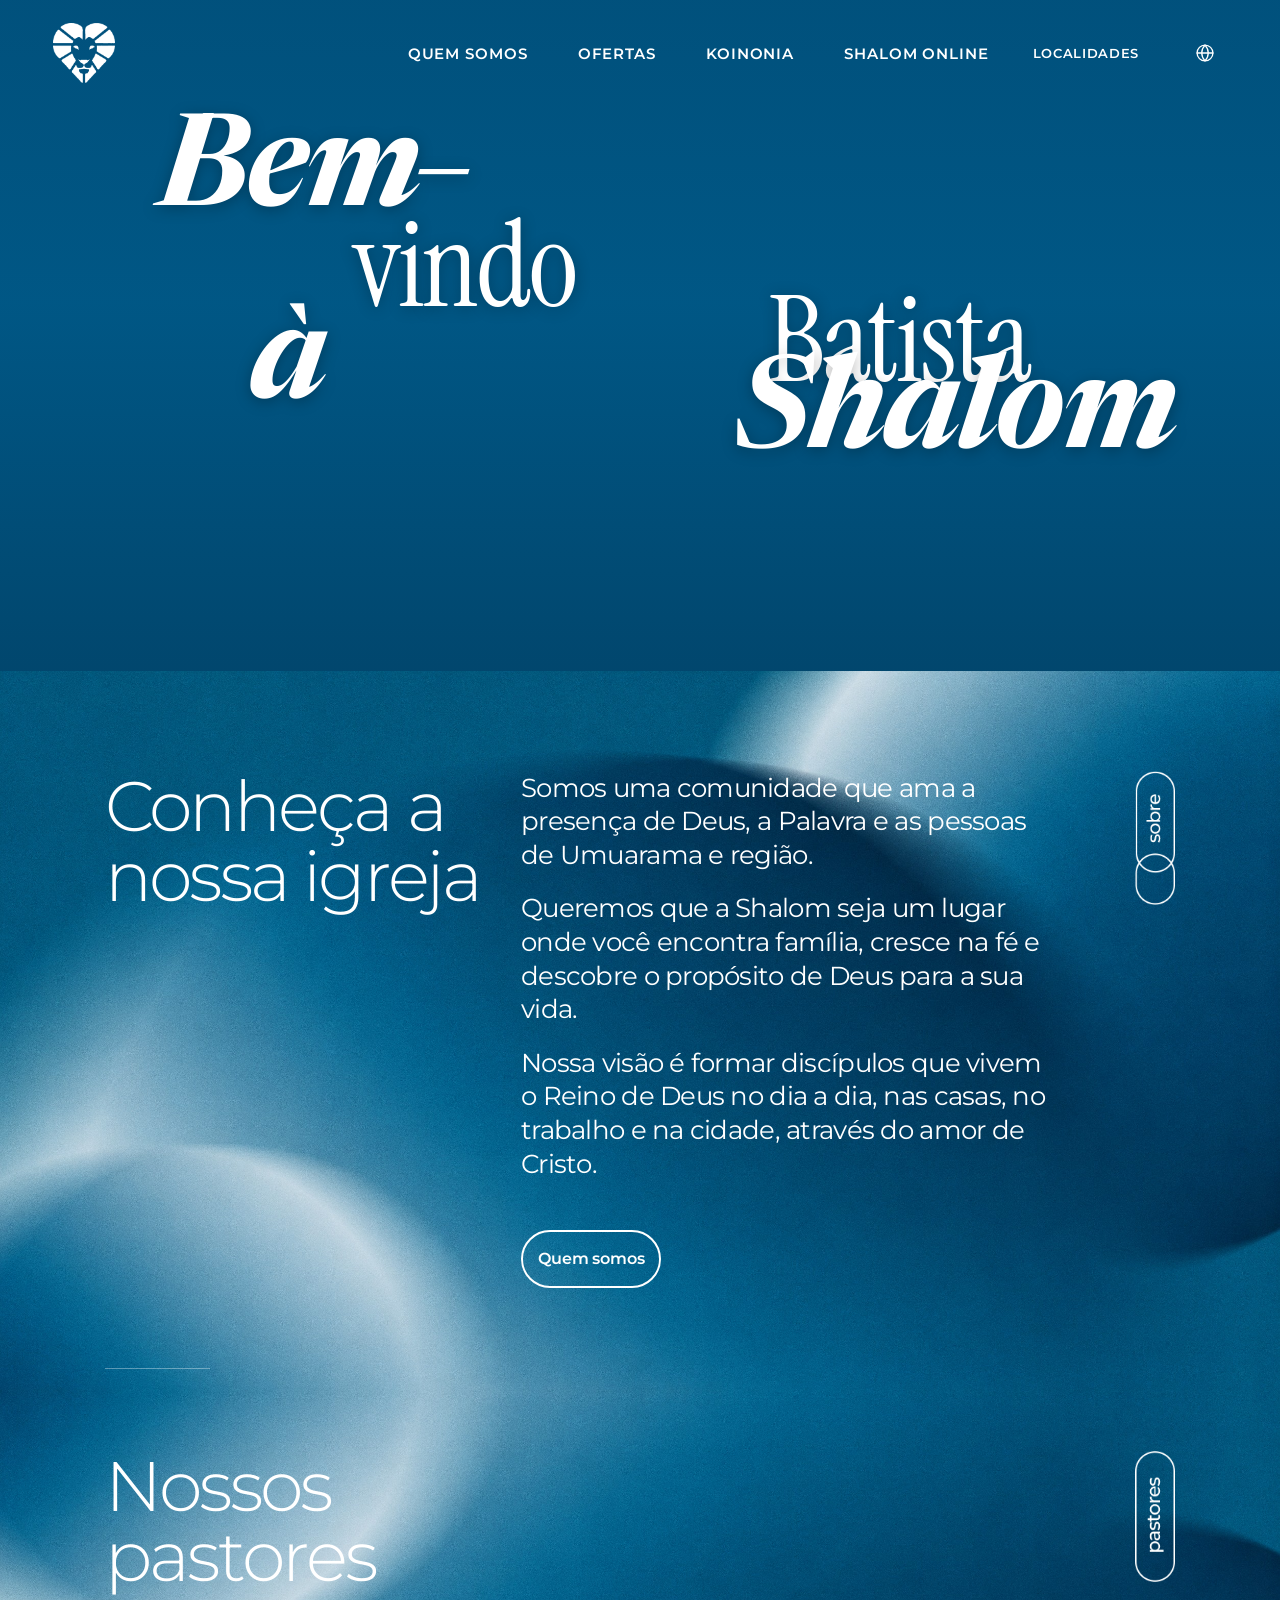
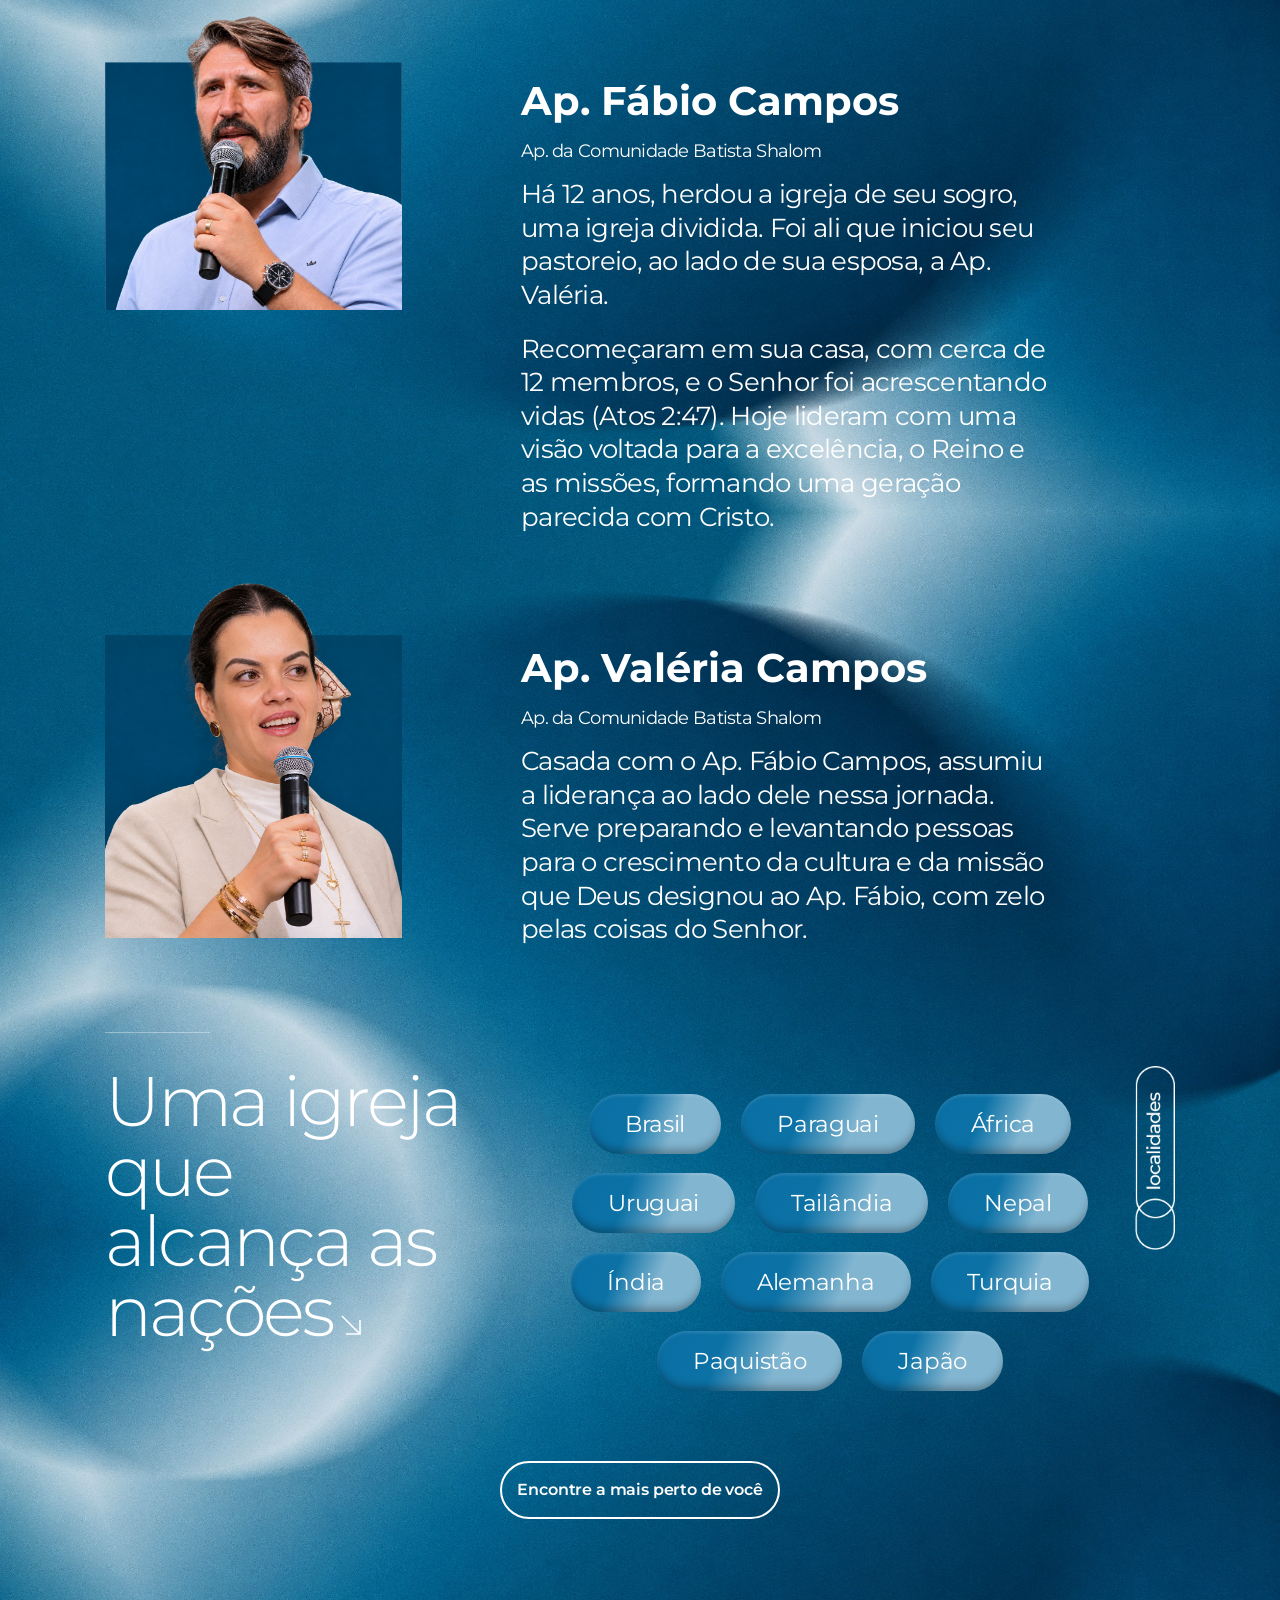
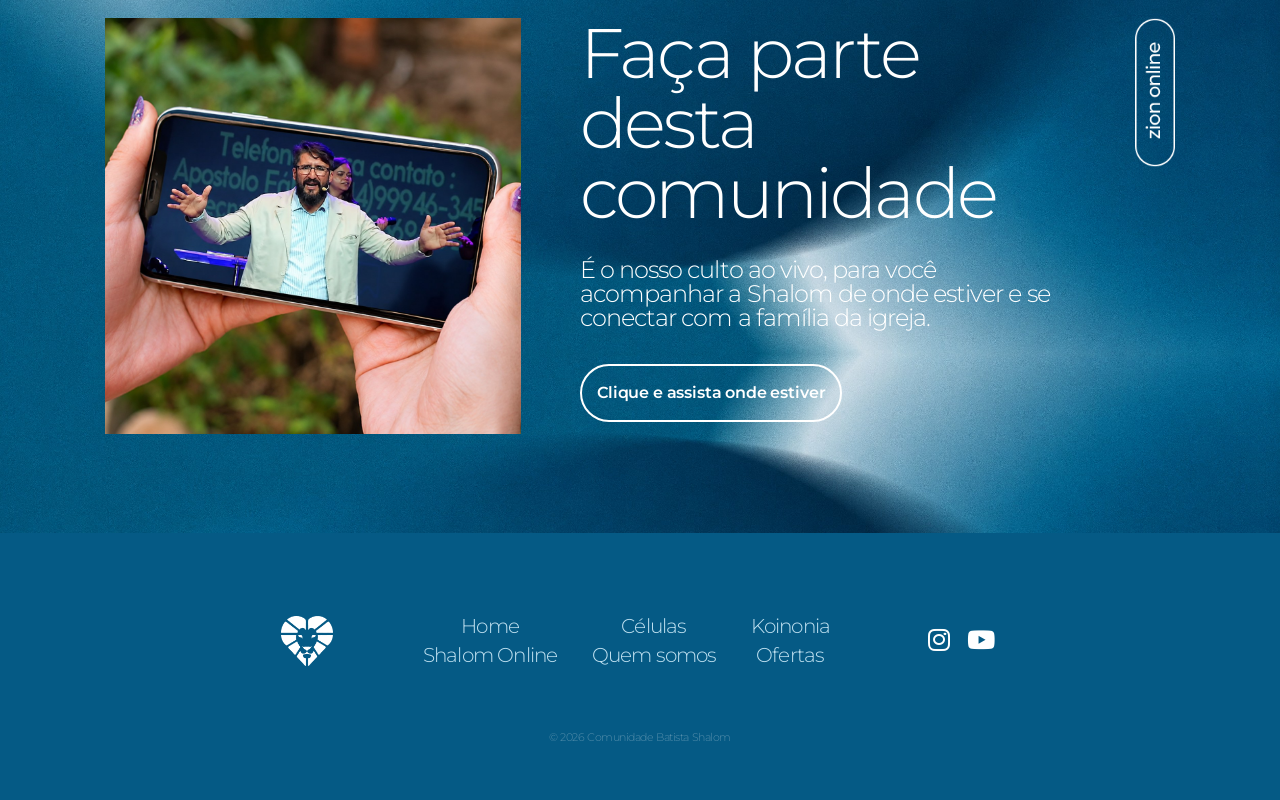
==== index.html @ eb308299 "Home: fontes do título mais próximas da referência (Newsreader/Instrument Serif) e layout mobile Co-" ====
<!DOCTYPE html>
<html lang="pt-BR">
<head>
<meta charset="UTF-8">
<meta name="viewport" content="width=device-width, initial-scale=1">
<meta name="robots" content="noindex, nofollow">
<title>Comunidade Batista Shalom - Home</title>
<link rel="icon" type="image/png" href="assets/favicon-branco.png?v=1">
<link rel="preconnect" href="https://fonts.googleapis.com">
<link rel="preconnect" href="https://fonts.gstatic.com" crossorigin>
<link rel="stylesheet" href="https://cdnjs.cloudflare.com/ajax/libs/font-awesome/6.5.2/css/all.min.css">
<link href="https://fonts.googleapis.com/css2?family=Montserrat:wght@300;400;600;700&family=Instrument+Serif&family=Newsreader:ital,opsz,wght@1,6..72,700&display=swap" rel="stylesheet">
<link rel="stylesheet" href="assets/site.css?v=blue20">
<style>
/* ═════════════ HERO ═════════════ */
.hero{position:relative;overflow:hidden;padding-bottom:50px}
.hero::before{content:'';display:block;aspect-ratio:1920/931}
.hero__media{position:absolute;inset:0;width:100%;height:100%;object-fit:cover;filter:saturate(.55)}
.hero__tint{position:absolute;inset:0;background:#0b72a8;mix-blend-mode:color;opacity:.92;pointer-events:none}
.hero__shade{position:absolute;inset:0;background:linear-gradient(180deg,rgba(3,40,66,.2) 0%,rgba(3,50,79,.1) 45%,rgba(3,40,66,.4) 100%)}
.hero__title{position:absolute;inset:0 0 50px 0;color:#fff;pointer-events:none}
.hero__title span{position:absolute;white-space:nowrap;line-height:.9;text-shadow:0 .02em .12em rgba(0,0,0,.28)}
.ht-serif{font-family:Newsreader,Georgia,serif;font-style:italic;font-weight:700;letter-spacing:-.02em}
.ht-sans{font-family:"Instrument Serif",Georgia,serif;font-weight:400;letter-spacing:-.02em}
/* posições medidas na composição desktop/tablet (% da largura e altura do hero) */
.ht-1{left:12.4%;top:19%;font-size:10vw}
.ht-2{left:27.6%;top:34%;font-size:9.4vw}
.ht-3{left:19.6%;top:50%;font-size:10vw}
.ht-4{left:60%;top:46%;font-size:9.4vw}
.ht-5{left:57.4%;top:58%;font-size:10vw}
.ht-4 img{display:none}

/* ═════════════ SEÇÃO PRINCIPAL ═════════════ */
.main{position:relative;overflow:hidden;background:var(--bg)}
.main__glow{position:absolute;inset:0;pointer-events:none;background:url(assets/bg-shalom-tile.jpg) center top/var(--bgsize) repeat-y}
.block{position:relative;display:flex;align-items:flex-start}

/* A — Conheça */
.sec-a{padding-top:100px}
.sec-a .h2{width:416px;flex-shrink:0}
.sec-a .col{width:534px}
.sec-a .btn{margin-top:50px}
.sec-a .tag{height:134px;top:100px}
.divider--a{margin:80px 0 82px}

/* B — Pastores */
.sec-b .head{position:relative}
.sec-b .head .h2{width:356px}
.sec-b .tag{height:131px}
.pastor{display:flex;align-items:flex-start}
.pastor__img{width:297px;height:358px;flex-shrink:0;margin-right:119px;background:center/cover no-repeat}
.pastor__img--1{background-image:url(assets/pastor-ap.png?v=2);background-size:100% 100%;height:auto!important;aspect-ratio:1000/990!important}
.pastor__img--2{background-image:url(assets/pastora-apv.png);background-size:100% 100%;height:auto!important;aspect-ratio:1000/1196!important}
.pastor__body{width:534px;padding-top:65px}
.pastor__name{display:block;font-size:40px;font-weight:700;line-height:40px;margin-bottom:21px}
.pastor__role{display:block;font-size:18px;font-weight:400;line-height:18px;letter-spacing:-.72px;margin-bottom:17px}
.pastor--1{margin-top:25px}
.pastor--2{margin-top:50px}
.divider--b{margin:86px 0 33px}

/* C — Células */
.sec-c .h2{width:356px;flex-shrink:0;position:relative}
.sec-c .arrow{display:inline-block;width:30px;height:30px;margin-left:4px;vertical-align:-4px}
.pills{position:relative;margin:28px 0 0 110px;width:518px;display:flex;flex-wrap:wrap;justify-content:center;gap:19px 20px}
.pill{position:relative;height:60px;padding:0 36px;display:flex;align-items:center;justify-content:center;border-radius:40px;background:linear-gradient(112deg,#0a6ea3 0%,#0c72a6 34%,#82b5d0 64%,#82b5d0 100%);box-shadow:inset 0 -7px 9px -3px rgba(0,0,0,.32),inset 0 2px 3px rgba(255,255,255,.12);font-size:23px;font-weight:400;letter-spacing:-.3px;color:#fff;white-space:nowrap}
.sec-c .tag{height:184px}
.cta-c{text-align:center;margin-top:70px}
.cta-c .btn{width:280px}
.marquee{display:none}

/* D — Online */
.sec-d{margin-top:99px;padding-bottom:99px}
.sec-d__img{width:416px;height:416px;object-fit:cover;flex-shrink:0;margin-right:59px}
.sec-d .col{width:475px}
.sec-d .h2{margin-bottom:30px}
.sec-d .sub{font-size:24px;font-weight:300;line-height:24px;letter-spacing:-.96px}
.sec-d .btn{margin-top:34px}
.sec-d .tag{height:149px}

/* ═════════════ TABLET (601–1024) ═════════════ */
@media(max-width:1024px){
  .hero{padding-bottom:0}
  .hero__title{inset:0}
  .sec-a{padding-top:50px}
  .sec-a .h2{width:294px}
  .sec-a .col{width:382px}
  .sec-a .tag{height:67px;top:50px}
  .sec-a .btn{margin-left:50px}
  .sec-b{margin-top:0}
  .sec-b .head .h2{width:294px}
  .sec-b .tag{height:65px}
  .pastor__img{width:353px;height:270px;margin:0 29px 0 29px}
  .pastor__body{width:294px;padding-top:47px}
    .pastor--1{margin-top:0}
  .sec-c{margin-top:64px}
  .sec-c .h2{width:382px;font-size:70px}
  .sec-c .arrow{display:block;margin:0;width:40px;height:40px}
  .pills{margin:70px 0 0 -39px;width:353px}
  .pills .pill{padding:0 28px;font-size:21px}
  .sec-c .tag{height:92px}
  .cta-c{margin-top:62px}
  .sec-d{flex-direction:column;align-items:center;margin-top:50px;padding-bottom:50px}
  .sec-d__img{width:500px;height:598px;margin:0}
  .sec-d .col{width:auto;text-align:center}
  .sec-d .col .h2,.sec-d .col .sub{display:none}
  .sec-d .tag{height:74px}
}

/* ═════════════ MOBILE (≤600) ═════════════ */
@media(max-width:600px){
  .hero{padding:50px 0 0}
  .hero::before{aspect-ratio:auto;height:calc(100svh - 50px);min-height:560px;max-height:820px}
  .hero__media{object-position:46% 50%}
  .hero__title{inset:50px 0 0 0}
  .ht-1{left:10%;top:11%;font-size:29vw;line-height:.85}
  .ht-2{left:44%;top:24%;font-size:25vw;line-height:.85}
  .ht-3{left:10%;top:42%;font-size:29vw;line-height:.85}
  .ht-4{left:11%;top:62%;font-size:23vw;line-height:.85}
  .ht-4 img{display:none}
  .ht-5{left:24%;top:76%;font-size:17.5vw;line-height:.85}
  .block{flex-direction:column}
  .sec-a{padding-top:0}
  .sec-a .h2,.sec-a .col,.sec-b .head .h2{width:100%}
  .sec-a .col{margin-top:42px}
  .sec-a .btn{margin:49px auto 0;display:flex;width:190px}
  .sec-a .tag{order:-1}
  .sec-b{margin-top:0}
  .sec-b .head{display:flex;flex-direction:column}
  .sec-b .head .tag{order:-1}
  .pastor{flex-direction:column}
  .pastor__img{width:100%;height:auto;aspect-ratio:290/222;margin:62px 0 0}
  .pastor--2 .pastor__img{margin-top:50px}
  .pastor__body{width:100%;padding-top:47px}
    .pastor__name{font-size:32px;line-height:34px;margin-bottom:14px}
  .sec-c{margin-top:120px}
  .sec-c .tag{order:-1;height:92px!important}
  .sec-c .h2{width:100%;font-size:56px;letter-spacing:-2.24px}
  .sec-c .arrow{display:block;margin:0;width:40px;height:40px}
  .pills{display:none}
  .marquee{display:flex;flex-direction:column;gap:10px;margin:59px -50px 0;width:100vw;overflow:hidden}
  .marquee__row{display:flex;gap:14px;width:max-content;animation:marquee 26s linear infinite}
  .marquee__row:nth-child(2){animation-direction:reverse;animation-duration:30s}
  .marquee__row:nth-child(3){animation-duration:22s}
  .marquee .pill{position:static;height:54px;font-size:21px;padding:0 30px;width:auto!important}
  .cta-c{margin-top:46px}
  .cta-c .btn{width:100%}
  .sec-d{margin-top:50px;align-items:stretch}
  .sec-d .tag{order:-1;height:74px!important}
  .sec-d__img{width:100%;height:auto;aspect-ratio:290/347;margin-top:30px}
  .sec-d .btn{width:100%;margin-top:30px}
}
@keyframes marquee{from{transform:translateX(0)}to{transform:translateX(-50%)}}
@media(prefers-reduced-motion:reduce){.marquee__row{animation:none}}
</style>
</head>
<body>

<div id="site-nav"></div>

<!-- ═════════════ HERO ═════════════ -->
<section class="hero">
  <!-- espaço do vídeo: troque o src quando tiver o vídeo da Shalom -->
  <video class="hero__media" autoplay muted loop playsinline src="assets/VideoHomeShalom.mp4"></video>
  <div class="hero__tint"></div>
  <div class="hero__shade"></div>
  <h1 class="hero__title" aria-label="Bem-vindo à Batista Shalom">
    <span class="ht-1 ht-serif">Bem&ndash;</span>
    <span class="ht-2 ht-sans">vindo</span>
    <span class="ht-3 ht-serif">à</span>
    <span class="ht-4 ht-sans">Batista</span>
    <span class="ht-5 ht-serif">Shalom</span>
  </h1>
</section>

<!-- ═════════════ CONTEÚDO ═════════════ -->
<section class="main">
  <div class="main__glow"></div>
  <div class="wrap">

    <!-- A · Conheça -->
    <div class="block sec-a">
      <img class="tag" src="assets/zion/tag-sobre.png" alt="sobre">
      <h2 class="h2">Conheça a nossa igreja</h2>
      <div class="col">
        <div class="txt">
          <p>Somos uma comunidade que ama a presença de Deus, a Palavra e as pessoas de Umuarama e região.</p>
          <p>Queremos que a Shalom seja um lugar onde você encontra família, cresce na fé e descobre o propósito de Deus para a sua vida.</p>
          <p>Nossa visão é formar discípulos que vivem o Reino de Deus no dia a dia, nas casas, no trabalho e na cidade, através do amor de Cristo.</p>
        </div>
        <a class="btn" href="quem-somos.html">Quem somos</a>
      </div>
    </div>

    <div class="divider divider--a"></div>

    <!-- B · Pastores -->
    <div class="sec-b">
      <div class="head">
        <img class="tag" src="assets/zion/tag-pastores.png" alt="pastores">
        <h2 class="h2">Nossos pastores</h2>
      </div>
      <div class="pastor pastor--1">
        <div class="pastor__img pastor__img--1" role="img" aria-label="Ap. Fábio Campos"></div>
        <div class="pastor__body">
          <b class="pastor__name">Ap. Fábio Campos</b>
          <b class="pastor__role">Ap. da Comunidade Batista Shalom</b>
          <div class="txt">
            <p>Há 12 anos, herdou a igreja de seu sogro, uma igreja dividida. Foi ali que iniciou seu pastoreio, ao lado de sua esposa, a Ap. Valéria.</p>
            <p>Recomeçaram em sua casa, com cerca de 12 membros, e o Senhor foi acrescentando vidas (Atos 2:47). Hoje lideram com uma visão voltada para a excelência, o Reino e as missões, formando uma geração parecida com Cristo.</p>
          </div>
        </div>
      </div>
      <div class="pastor pastor--2">
        <div class="pastor__img pastor__img--2" role="img" aria-label="Ap. Valéria Campos"></div>
        <div class="pastor__body">
          <b class="pastor__name">Ap. Valéria Campos</b>
          <b class="pastor__role">Ap. da Comunidade Batista Shalom</b>
          <div class="txt">
            <p>Casada com o Ap. Fábio Campos, assumiu a liderança ao lado dele nessa jornada. Serve preparando e levantando pessoas para o crescimento da cultura e da missão que Deus designou ao Ap. Fábio, com zelo pelas coisas do Senhor.</p>
          </div>
        </div>
      </div>
    </div>

    <div class="divider divider--b"></div>

    <!-- C · Células -->
    <div class="block sec-c">
      <img class="tag" src="assets/zion/tag-localidades.png" alt="localidades">
      <h2 class="h2">Uma igreja que alcança as nações<svg class="arrow" viewBox="0 0 30 30" fill="none" stroke="#fff" stroke-width="1.6"><path d="M6 6l18 18M24 10v14H10"/></svg></h2>
      <div class="pills">
        <span class="pill">Brasil</span>
        <span class="pill">Paraguai</span>
        <span class="pill">África</span>
        <span class="pill">Uruguai</span>
        <span class="pill">Tailândia</span>
        <span class="pill">Nepal</span>
        <span class="pill">Índia</span>
        <span class="pill">Alemanha</span>
        <span class="pill">Turquia</span>
        <span class="pill">Paquistão</span>
        <span class="pill">Japão</span>
      </div>
      <div class="marquee" aria-hidden="true">
        <div class="marquee__row"><span class="pill">Brasil</span><span class="pill">Uruguai</span><span class="pill">Índia</span><span class="pill">Paquistão</span><span class="pill">Brasil</span><span class="pill">Uruguai</span><span class="pill">Índia</span><span class="pill">Paquistão</span><span class="pill">Brasil</span><span class="pill">Uruguai</span><span class="pill">Índia</span><span class="pill">Paquistão</span><span class="pill">Brasil</span><span class="pill">Uruguai</span><span class="pill">Índia</span><span class="pill">Paquistão</span></div>
        <div class="marquee__row"><span class="pill">Paraguai</span><span class="pill">Tailândia</span><span class="pill">Alemanha</span><span class="pill">Japão</span><span class="pill">Paraguai</span><span class="pill">Tailândia</span><span class="pill">Alemanha</span><span class="pill">Japão</span><span class="pill">Paraguai</span><span class="pill">Tailândia</span><span class="pill">Alemanha</span><span class="pill">Japão</span><span class="pill">Paraguai</span><span class="pill">Tailândia</span><span class="pill">Alemanha</span><span class="pill">Japão</span></div>
        <div class="marquee__row"><span class="pill">África</span><span class="pill">Nepal</span><span class="pill">Turquia</span><span class="pill">África</span><span class="pill">Nepal</span><span class="pill">Turquia</span><span class="pill">África</span><span class="pill">Nepal</span><span class="pill">Turquia</span><span class="pill">África</span><span class="pill">Nepal</span><span class="pill">Turquia</span></div>
      </div>
    </div>
    <div class="cta-c"><a class="btn" href="todas-as-localidades.html">Encontre a mais perto de você</a></div>

    <!-- D · Online -->
    <div class="block sec-d">
      <img class="tag" src="assets/zion/tag-online.png" alt="online">
      <img class="sec-d__img" src="assets/celular-shalom.jpg" alt="Culto ao vivo no celular">
      <div class="col">
        <h2 class="h2">Faça parte desta comunidade</h2>
        <p class="sub">É o nosso culto ao vivo, para você acompanhar a Shalom de onde estiver e se conectar com a família da igreja.</p>
        <a class="btn" href="https://www.youtube.com/@ComunidadeBatistaShalom" target="_blank" rel="noopener">Clique e assista onde estiver</a>
      </div>
    </div>

  </div>
</section>

<div id="site-footer"></div>

<script src="assets/site.js?v=9"></script>
</body>
</html>
---- assets/site.css ----
/* Estilos compartilhados por todas as páginas: base, menu, rodapé e componentes */
:root{
  --bg:#055a85;          /* fundo das seções */
  --nav-bg:4,58,92;      /* fundo do menu (rgb) */
  --nav-bg-mobile:#032f4d;
  --accent:#bfe0f0;      /* links do rodapé */
  --link-active:#9fd0e8; /* hover do menu */
  --nav-h:76px;
  --bgsize:100% auto;   /* fundo azul Shalom: nunca ampliar além do tamanho original */
}
@media(max-width:900px){:root{--bgsize:max(100%,1200px) auto}}
*,*::before,*::after{box-sizing:border-box;margin:0;padding:0}
html{-webkit-text-size-adjust:100%}
body{font-family:Montserrat,-apple-system,"Segoe UI",Helvetica,Arial,sans-serif;background:var(--bg);color:#fff;-webkit-font-smoothing:antialiased;overflow-x:hidden}
img,video{display:block;max-width:100%}
a{color:inherit;text-decoration:none}
ul{list-style:none}

/* ═════════════ MENU ═════════════ */
.nav{position:absolute;top:0;left:0;right:0;z-index:100;pointer-events:none}  /* não acompanha a rolagem: fica só no topo, transparente sobre o vídeo */
.nav__bg{position:absolute;inset:0;background:rgb(var(--nav-bg));opacity:0;transition:opacity .3s,box-shadow .3s;pointer-events:none}
.nav.is-open .nav__bg{opacity:1;box-shadow:0 6px 24px rgba(0,0,0,.18)}
.nav__inner{position:relative;z-index:2;display:flex;align-items:center;justify-content:space-between;gap:19px;max-width:1440px;margin:0 auto;padding:14px 19px}
.nav__logo,.nav__link,.nav__icon-btn,.nav__loc-btn{pointer-events:auto}
.nav__logo{display:block;flex-shrink:0;line-height:0}
.nav__logo img{width:35px;height:35px;object-fit:contain;filter:brightness(0) invert(1)}
.nav__right{display:flex;align-items:center;gap:19px}
.nav__menu{display:none;align-items:center;gap:34px}
.nav__link{display:block;font-size:13px;font-weight:600;letter-spacing:.05em;text-transform:uppercase;white-space:nowrap;color:#fff;transition:color .25s}
.nav__link:hover,.nav__link.is-active{color:var(--link-active)}
.nav__drop{position:relative}
.nav__loc-btn{display:flex;align-items:center;height:44px;padding:0 10px;background:none;border:0;color:#fff;font:600 13px/1 Montserrat,sans-serif;letter-spacing:.05em;text-transform:uppercase;white-space:nowrap;cursor:pointer;transition:color .25s}
.nav__loc-btn:hover{color:var(--link-active)}
.nav__icon-btn{display:flex;align-items:center;justify-content:center;height:44px;min-width:44px;padding:0 8px;background:none;border:0;color:#fff;cursor:pointer}
.nav__icon-btn svg{width:20px;height:20px}
.nav__burger svg{width:28px;height:28px}
.nav__burger .ic-close{display:none}
.nav.is-open .nav__burger .ic-open{display:none}
.nav.is-open .nav__burger .ic-close{display:block}
.nav__dropmenu{position:absolute;top:100%;right:0;min-width:200px;display:none;flex-direction:column;padding:6px 0;background:var(--nav-bg-mobile);border-top:1px solid rgba(255,255,255,.08);box-shadow:0 12px 28px rgba(0,0,0,.28);pointer-events:auto;animation:dropIn .22s cubic-bezier(.4,0,.2,1) both}
.nav__drop--lang .nav__dropmenu{min-width:160px}
.nav__drop.is-open .nav__dropmenu{display:flex}
@media(hover:hover) and (pointer:fine){.nav__drop:hover .nav__dropmenu,.nav__drop:focus-within .nav__dropmenu{display:flex}}
.nav__dropmenu a{display:block;padding:12px 18px;font-size:13px;font-weight:600;letter-spacing:.03em;white-space:nowrap;transition:color .25s}
.nav__dropmenu a:hover,.nav__dropmenu a.is-active{color:var(--link-active)}
.nav__drawer{position:absolute;top:100%;left:0;right:0;z-index:1;display:none;flex-direction:column;padding:10px 0;background:var(--nav-bg-mobile);border-top:1px solid rgba(255,255,255,.08);box-shadow:0 12px 28px rgba(0,0,0,.28);pointer-events:auto;animation:dropIn .28s cubic-bezier(.4,0,.2,1) both}
.nav.is-open .nav__drawer{display:flex}
.nav__drawer li{animation:itemIn .3s ease both}
.nav__drawer li:nth-child(1){animation-delay:.06s}.nav__drawer li:nth-child(2){animation-delay:.11s}
.nav__drawer li:nth-child(3){animation-delay:.16s}.nav__drawer li:nth-child(4){animation-delay:.21s}
.nav__drawer .nav__link{padding:17px 19px;border-bottom:1px solid rgba(255,255,255,.08)}
.nav__drawer li:last-child .nav__link{border-bottom:0}
@keyframes dropIn{from{opacity:0;transform:translateY(-10px)}to{opacity:1;transform:none}}
@keyframes itemIn{from{opacity:0;transform:translateY(-8px)}to{opacity:1;transform:none}}
@media(min-width:601px){
  :root{--nav-h:94px}
  .nav__inner{padding:19px 29px;gap:29px}
  .nav__right{gap:24px}
  .nav__logo img{width:56px;height:56px}
  .nav__burger{width:48px;height:48px}
  .nav__burger svg{width:30px;height:30px}
  .nav__drawer .nav__link{font-size:14px;padding:19px 29px}
}
@media(min-width:901px){
  :root{--nav-h:100px}
  .nav__burger,.nav__drawer{display:none!important}
  .nav__menu{display:flex}
  .nav__inner{padding:19px 34px}
  .nav__logo img{width:62px;height:62px}
  .nav__menu .nav__link{font-size:14px;letter-spacing:.06em}
}
@media(min-width:1101px){
  :root{--nav-h:106px}
  .nav__inner{padding:22px 53px;gap:29px}
  .nav__right{gap:34px}
  .nav__menu{gap:50px}
  .nav__menu .nav__link{font-size:15px}
}

/* ═════════════ COMPONENTES ═════════════ */
.wrap{position:relative;z-index:1;width:min(1070px, calc(100% - 100px));margin:0 auto}
.h2{font-weight:300;font-size:70px;line-height:1;letter-spacing:-.04em}
.txt{font-size:26.4px;font-weight:400;line-height:33.6px;letter-spacing:-.72px}
.txt p+p{margin-top:20px}
.btn{display:inline-flex;align-items:center;justify-content:center;height:58px;padding:10px 15px;border:2px solid #fff;border-radius:50px;font-size:16px;font-weight:600;letter-spacing:-.16px;line-height:33.6px;white-space:nowrap;transition:background .25s,color .25s}
.btn:hover{background:#fff;color:var(--bg)}
.tag{position:absolute;right:0;top:0;width:40px;padding:14px 0 10px;border:2px solid #fff;border-radius:40px;display:flex;flex-direction:column;align-items:center;gap:10px}
.tag span{writing-mode:vertical-rl;transform:rotate(180deg);font-size:13px;font-weight:600;letter-spacing:-.02em;line-height:1}
.tag i{width:24px;height:24px;border:2px solid #fff;border-radius:50%;flex-shrink:0}
img.tag{filter:hue-rotate(30deg) saturate(1.1);display:block;padding:0;border:0;border-radius:0;gap:0;background:none;object-fit:fill}
.divider{width:105px;height:1px;background:rgba(255,255,255,.35)}

/* ═════════════ RODAPÉ ═════════════ */
.footer{background:var(--bg);padding:71px 30px 56px;text-align:center}
.footer__top{font-size:12px;font-weight:300;letter-spacing:-.48px;color:rgba(255,255,255,.12)}
.footer__row{display:flex;align-items:center;justify-content:center;gap:90px;margin:12px 0 64px}
.footer__brand img{height:50px;width:auto;filter:brightness(0) invert(1)}
.footer__links{display:grid;grid-template-columns:repeat(3,auto);gap:9px 34px}
.footer__links a{font-size:20px;font-weight:300;line-height:20px;letter-spacing:-.8px;color:var(--accent);transition:opacity .25s}
.footer__links a:hover{opacity:.7}
.footer__social{display:flex;gap:5px}
.footer__social a{width:37px;height:38px;display:flex;align-items:center;justify-content:center;border-radius:50px;color:#fff}
.footer__social i{font-size:25px;line-height:25px}
.footer__bottom{font-size:11px;font-weight:300;letter-spacing:-.44px;color:rgba(255,255,255,.31)}

/* ═════════════ BANNER ═════════════ */
.banner{position:relative;overflow:hidden;aspect-ratio:1425/506}
.banner__media{position:absolute;inset:0;width:100%;height:100%;object-fit:cover;object-position:50% 40%}
.banner__shade{position:absolute;inset:0;background:linear-gradient(180deg,rgba(0,0,0,.35) 0%,rgba(0,0,0,.15) 45%,rgba(3,50,79,.55) 100%)}
.banner__title{position:absolute;left:17.3%;bottom:13%;font-size:7.8vw;font-weight:300;line-height:1;letter-spacing:-.02em;text-transform:uppercase;white-space:nowrap}

@media(max-width:1024px){
  .wrap{width:calc(100% - 100px);max-width:720px}
  .h2{font-size:60px}
  .txt{font-size:25.68px}
  .tag{width:20px;padding:8px 0 6px;gap:6px;border-width:1.5px}
  img.tag{padding:0;border:0}
  .tag span{font-size:8px}
  .tag i{width:12px;height:12px;border-width:1.5px}
  .divider{display:none}
  .footer__row{gap:40px}
}
@media(max-width:600px){
  .wrap{width:calc(100% - 100px)}
  .h2{font-size:48px;letter-spacing:-1.92px}
  .txt{font-size:24px}
  .tag{position:relative;top:auto!important;align-self:flex-end;height:67px!important;margin-bottom:0}
  .footer{padding:42px 15px 70px}
  .footer__top{font-size:9.6px}
  .footer__row{flex-direction:column;gap:20px;margin:84px 0 22px}
  .footer__brand img{height:30px}
  .footer__links{grid-template-columns:1fr;gap:15px}
  .footer__links a{font-size:16px;line-height:19px}
  .footer__bottom{font-size:8.8px;margin-bottom:6px}
  .banner{aspect-ratio:390/579}
  .banner__media{object-position:50% 50%}
  .banner__title{left:50px;bottom:67px;font-size:56px;white-space:normal;line-height:1;letter-spacing:-2.24px}
}
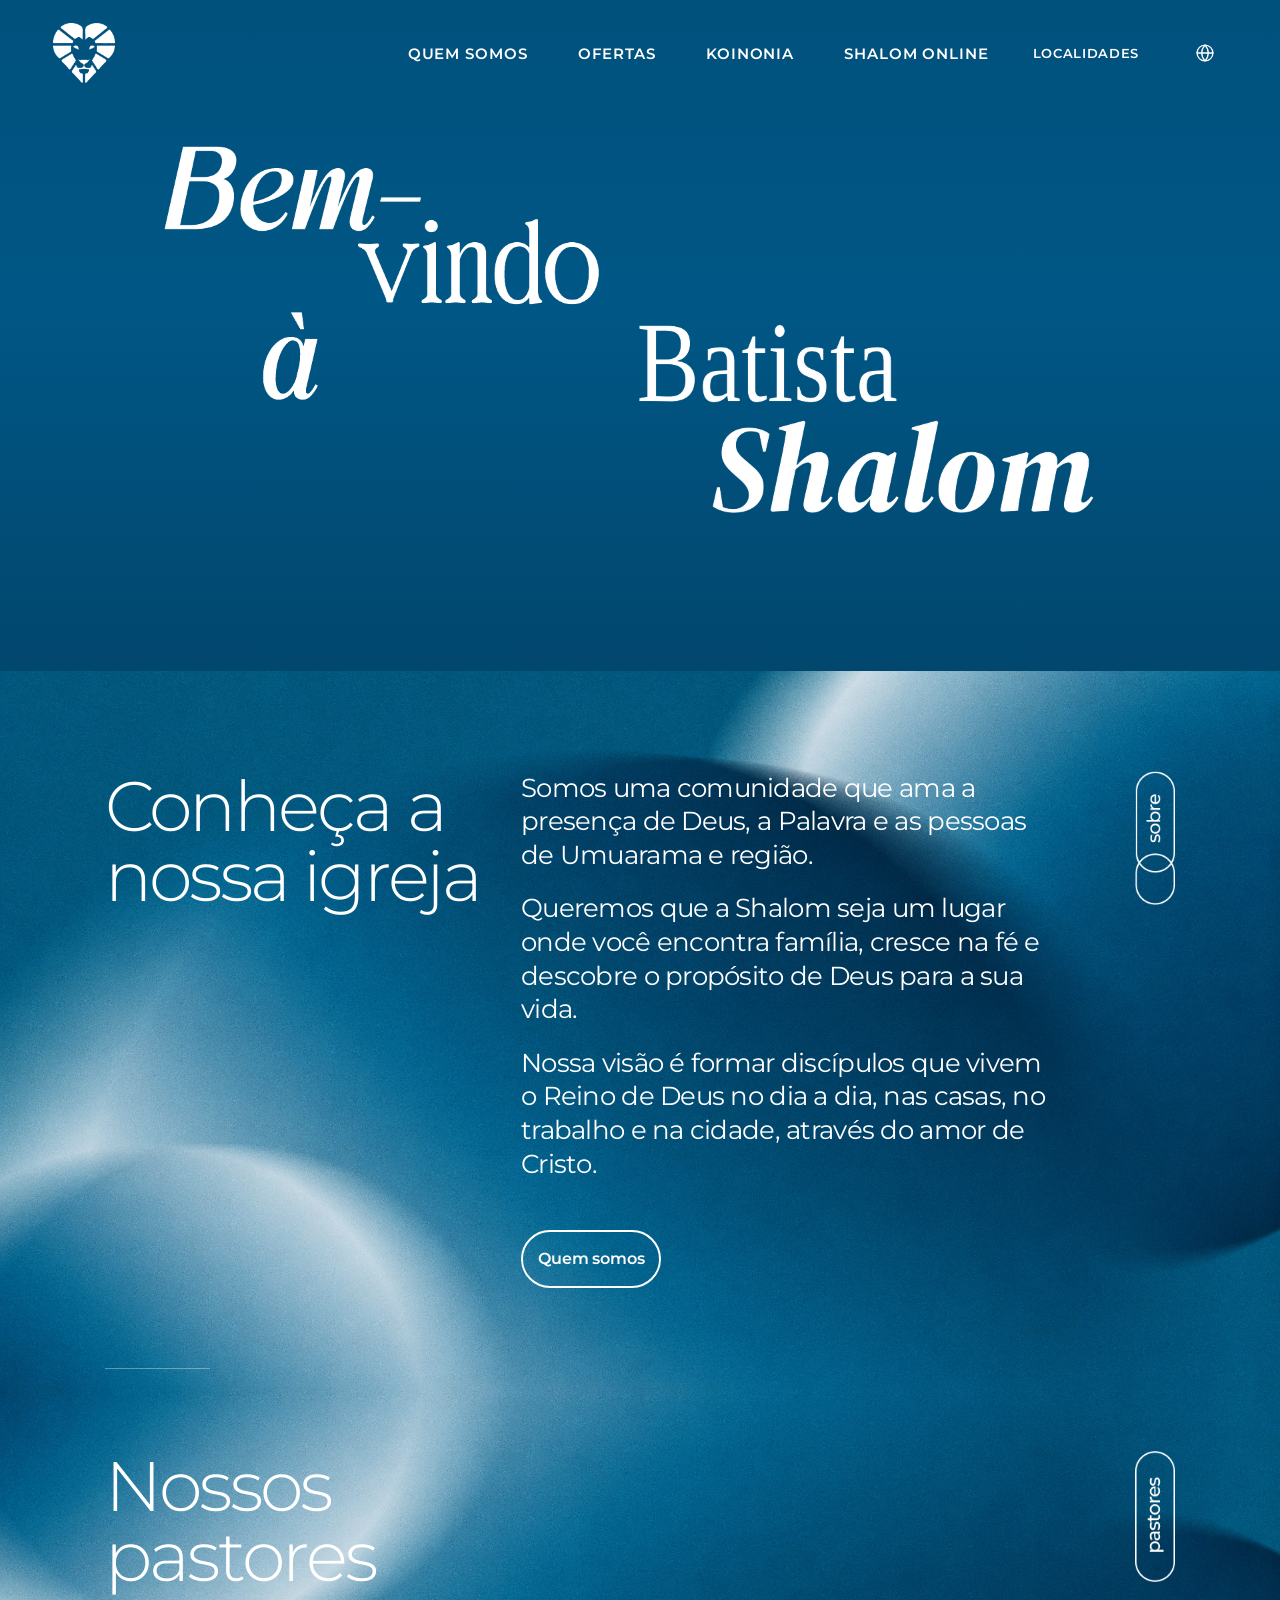
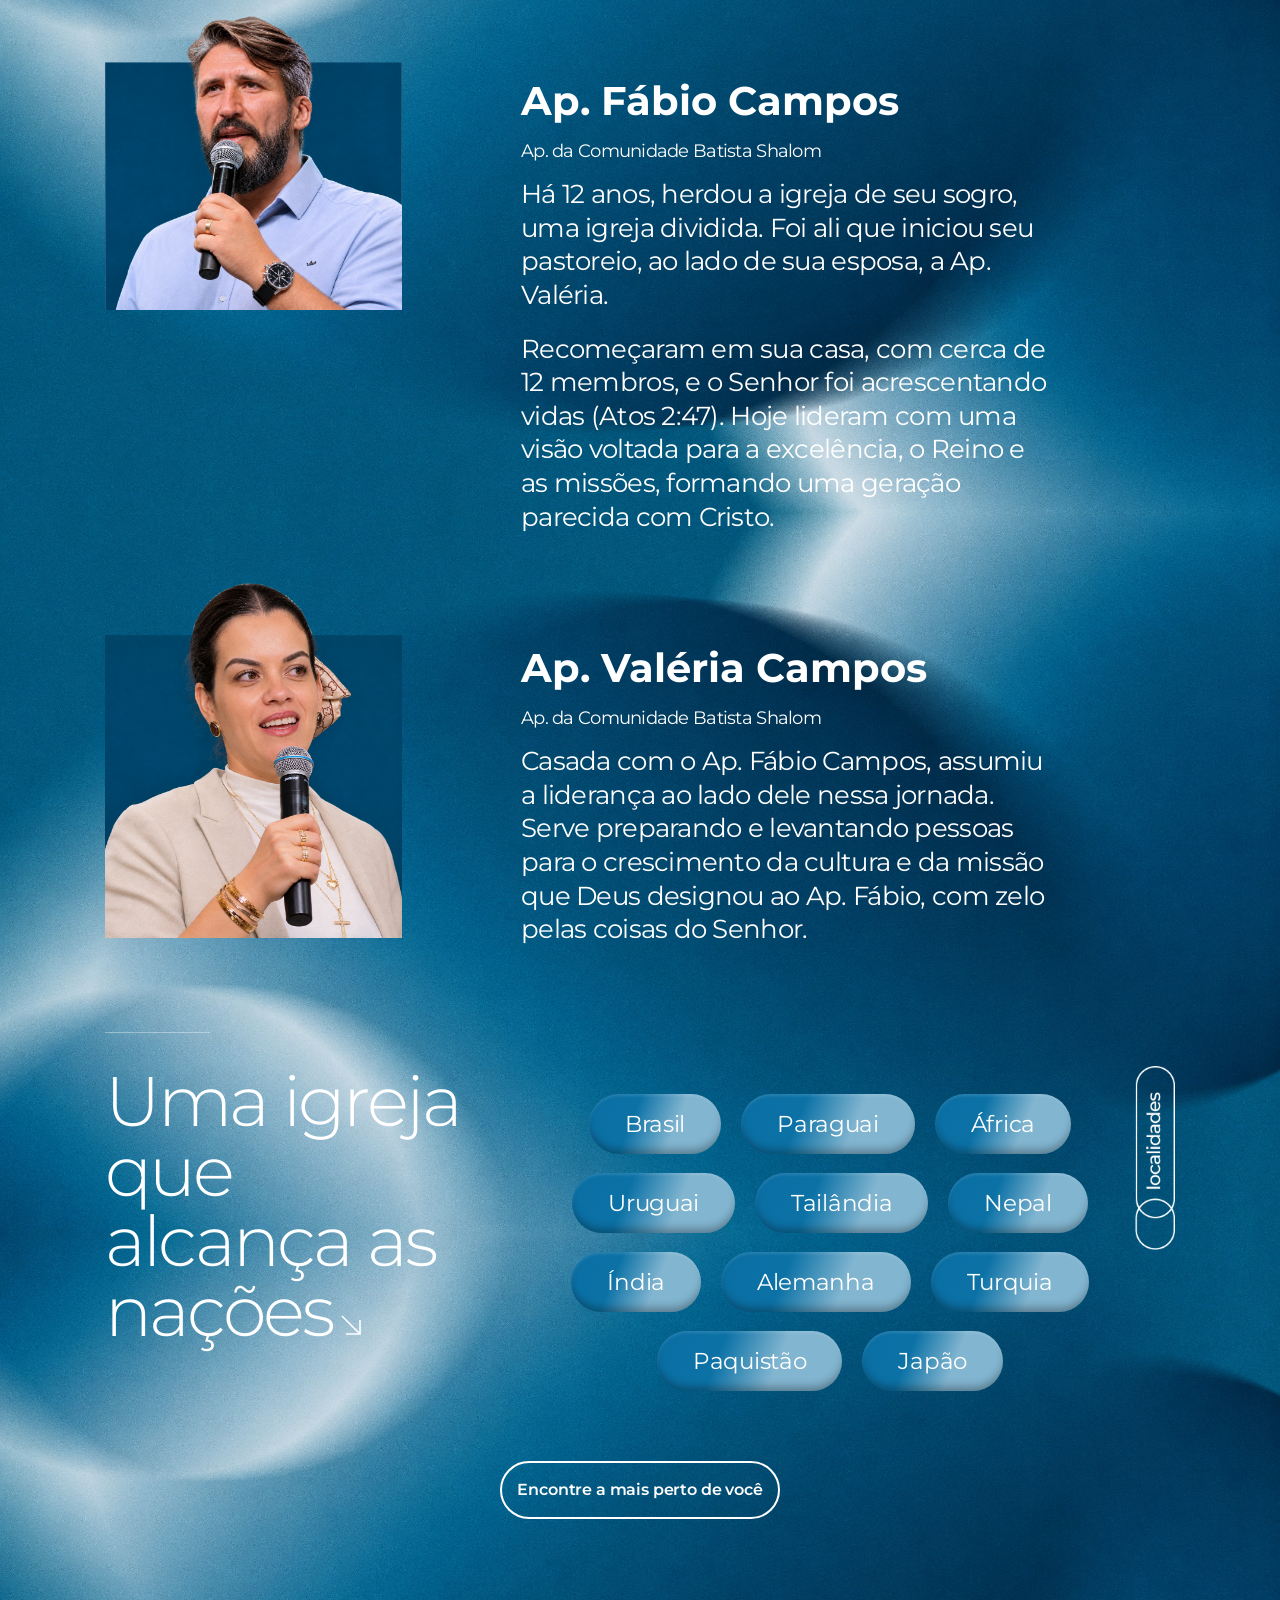
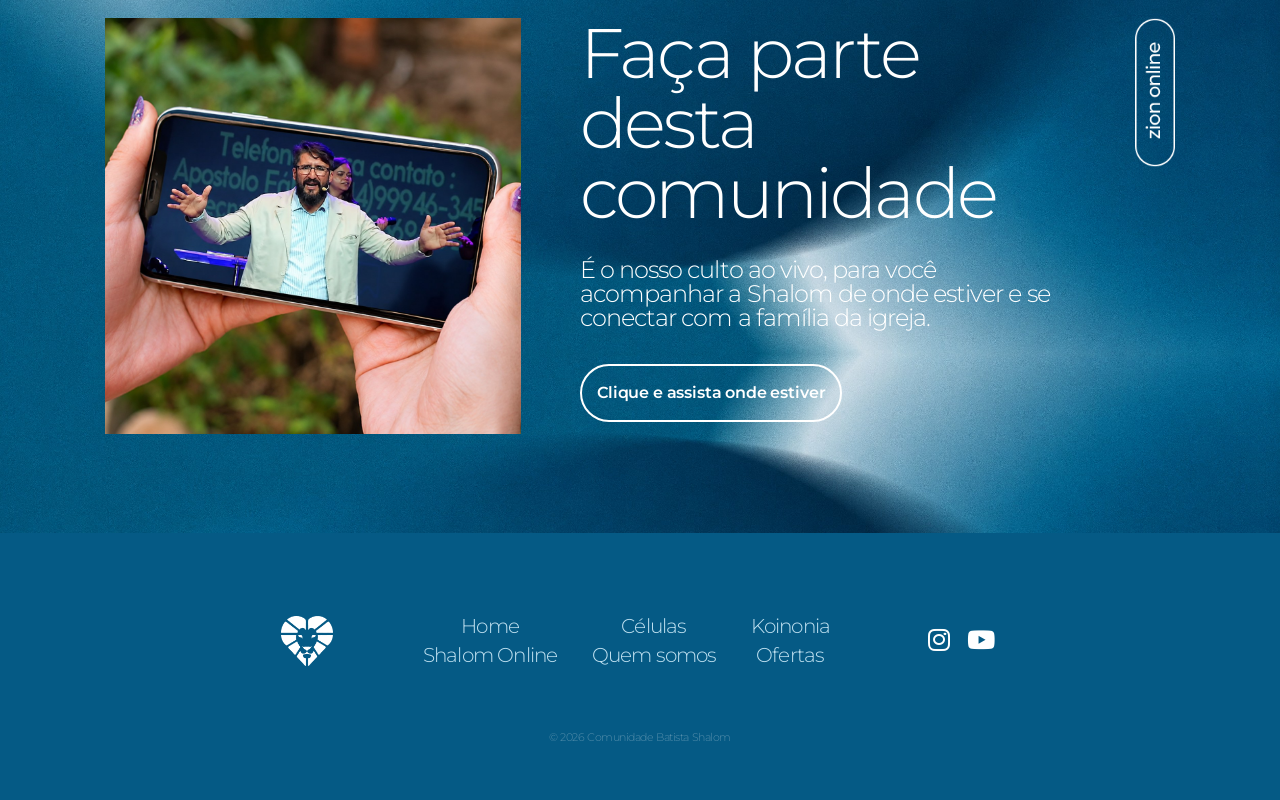
==== commit cd7eb5bf: "Home: título do hero idêntico à referência (letras originais + Source Serif/Times condensada) Co-Aut" ====
--- a/index.html
+++ b/index.html
@@ -9,7 +9,7 @@
 <link rel="preconnect" href="https://fonts.googleapis.com">
 <link rel="preconnect" href="https://fonts.gstatic.com" crossorigin>
 <link rel="stylesheet" href="https://cdnjs.cloudflare.com/ajax/libs/font-awesome/6.5.2/css/all.min.css">
-<link href="https://fonts.googleapis.com/css2?family=Montserrat:wght@300;400;600;700&family=Instrument+Serif&family=Newsreader:ital,opsz,wght@1,6..72,700&display=swap" rel="stylesheet">
+<link href="https://fonts.googleapis.com/css2?family=Montserrat:wght@300;400;600;700&display=swap" rel="stylesheet">
 <link rel="stylesheet" href="assets/site.css?v=blue20">
 <style>
 /* ═════════════ HERO ═════════════ */
@@ -18,17 +18,8 @@
 .hero__media{position:absolute;inset:0;width:100%;height:100%;object-fit:cover;filter:saturate(.55)}
 .hero__tint{position:absolute;inset:0;background:#0b72a8;mix-blend-mode:color;opacity:.92;pointer-events:none}
 .hero__shade{position:absolute;inset:0;background:linear-gradient(180deg,rgba(3,40,66,.2) 0%,rgba(3,50,79,.1) 45%,rgba(3,40,66,.4) 100%)}
-.hero__title{position:absolute;inset:0 0 50px 0;color:#fff;pointer-events:none}
-.hero__title span{position:absolute;white-space:nowrap;line-height:.9;text-shadow:0 .02em .12em rgba(0,0,0,.28)}
-.ht-serif{font-family:Newsreader,Georgia,serif;font-style:italic;font-weight:700;letter-spacing:-.02em}
-.ht-sans{font-family:"Instrument Serif",Georgia,serif;font-weight:400;letter-spacing:-.02em}
-/* posições medidas na composição desktop/tablet (% da largura e altura do hero) */
-.ht-1{left:12.4%;top:19%;font-size:10vw}
-.ht-2{left:27.6%;top:34%;font-size:9.4vw}
-.ht-3{left:19.6%;top:50%;font-size:10vw}
-.ht-4{left:60%;top:46%;font-size:9.4vw}
-.ht-5{left:57.4%;top:58%;font-size:10vw}
-.ht-4 img{display:none}
+.hero__title{position:absolute;inset:0 0 50px 0;margin:0;pointer-events:none}
+.hero__title picture,.hero__title img{display:block;width:100%;height:100%}
 
 /* ═════════════ SEÇÃO PRINCIPAL ═════════════ */
 .main{position:relative;overflow:hidden;background:var(--bg)}
@@ -108,16 +99,10 @@
 
 /* ═════════════ MOBILE (≤600) ═════════════ */
 @media(max-width:600px){
-  .hero{padding:50px 0 0}
-  .hero::before{aspect-ratio:auto;height:calc(100svh - 50px);min-height:560px;max-height:820px}
+  .hero{padding:0}
+  .hero::before{aspect-ratio:375/651}
   .hero__media{object-position:46% 50%}
-  .hero__title{inset:50px 0 0 0}
-  .ht-1{left:10%;top:11%;font-size:29vw;line-height:.85}
-  .ht-2{left:44%;top:24%;font-size:25vw;line-height:.85}
-  .ht-3{left:10%;top:42%;font-size:29vw;line-height:.85}
-  .ht-4{left:11%;top:62%;font-size:23vw;line-height:.85}
-  .ht-4 img{display:none}
-  .ht-5{left:24%;top:76%;font-size:17.5vw;line-height:.85}
+  .hero__title{inset:auto 0 0 0;aspect-ratio:1080/1741}
   .block{flex-direction:column}
   .sec-a{padding-top:0}
   .sec-a .h2,.sec-a .col,.sec-b .head .h2{width:100%}
@@ -163,12 +148,11 @@
   <video class="hero__media" autoplay muted loop playsinline src="assets/VideoHomeShalom.mp4"></video>
   <div class="hero__tint"></div>
   <div class="hero__shade"></div>
-  <h1 class="hero__title" aria-label="Bem-vindo à Batista Shalom">
-    <span class="ht-1 ht-serif">Bem&ndash;</span>
-    <span class="ht-2 ht-sans">vindo</span>
-    <span class="ht-3 ht-serif">à</span>
-    <span class="ht-4 ht-sans">Batista</span>
-    <span class="ht-5 ht-serif">Shalom</span>
+  <h1 class="hero__title">
+    <picture>
+      <source media="(max-width:600px)" srcset="assets/hero-titulo-mobile.png?v=1">
+      <img src="assets/hero-titulo.png?v=1" alt="Bem-vindo à Batista Shalom">
+    </picture>
   </h1>
 </section>
 
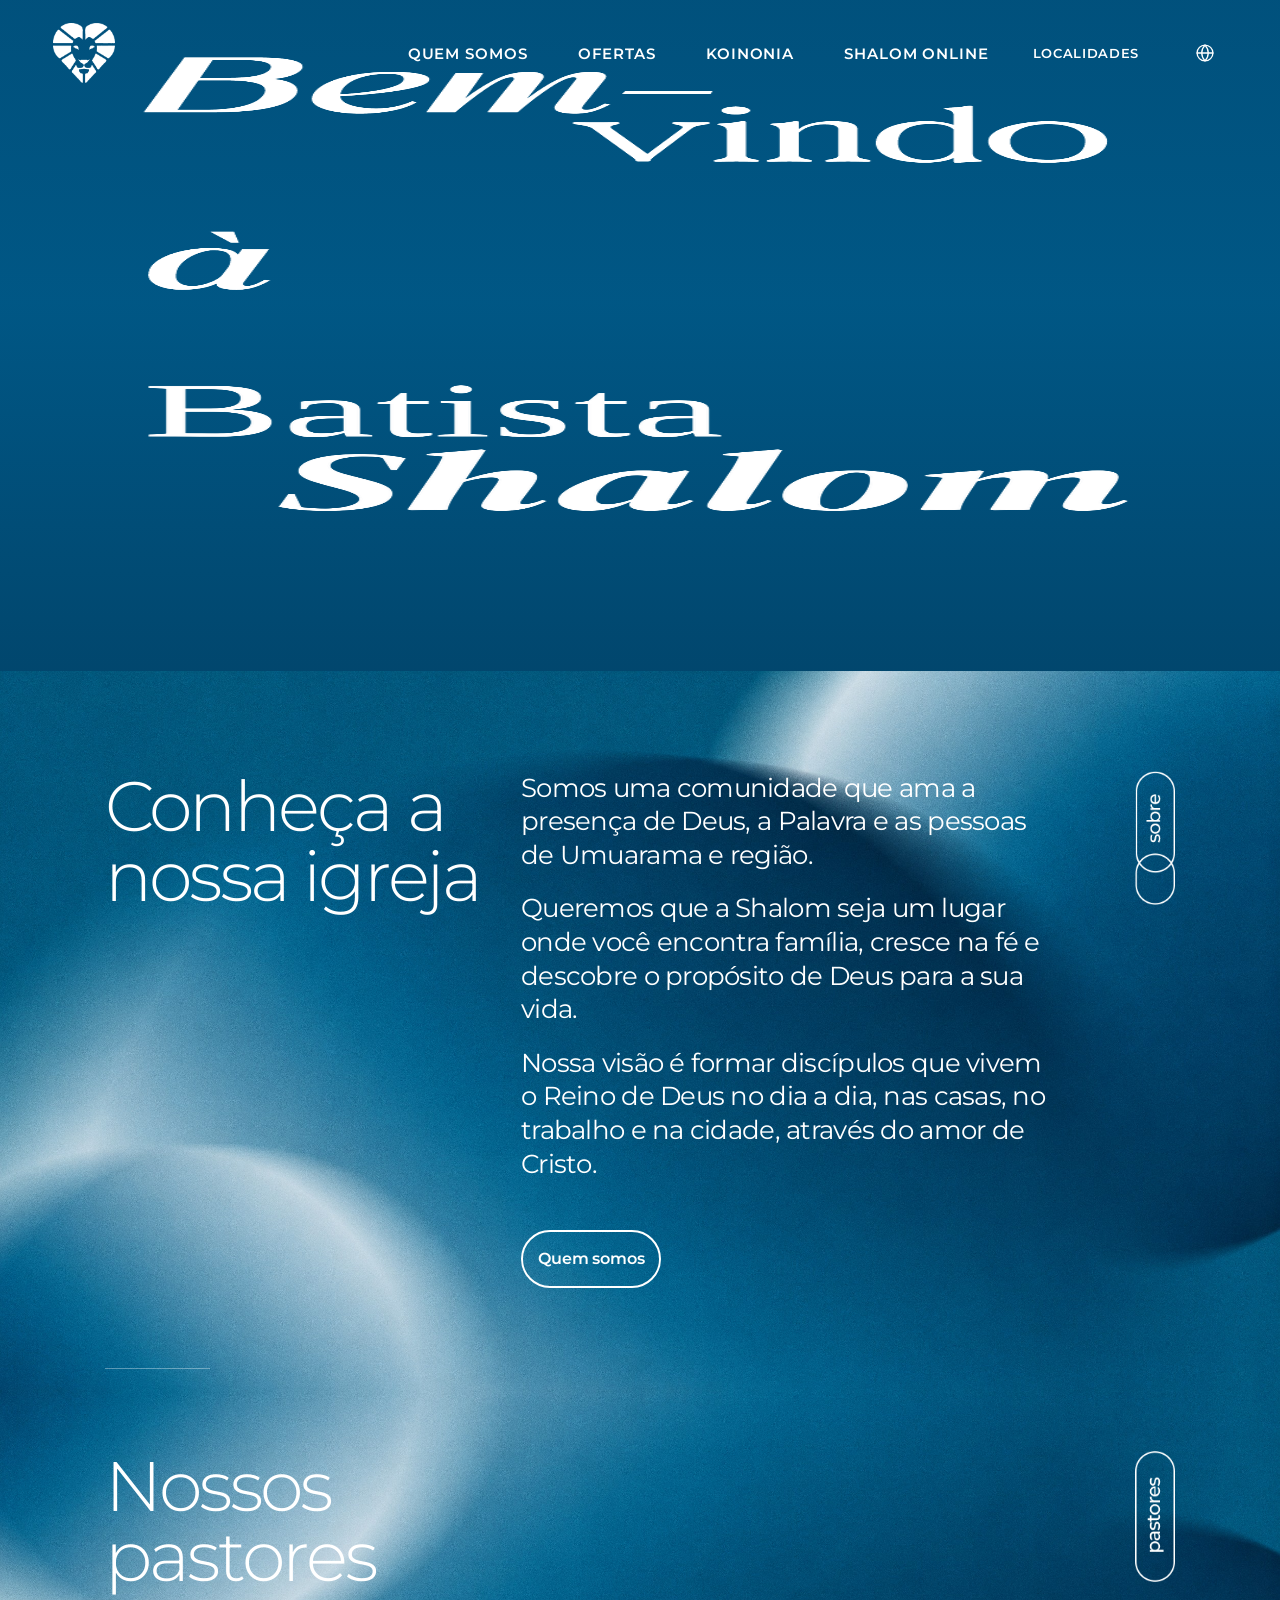
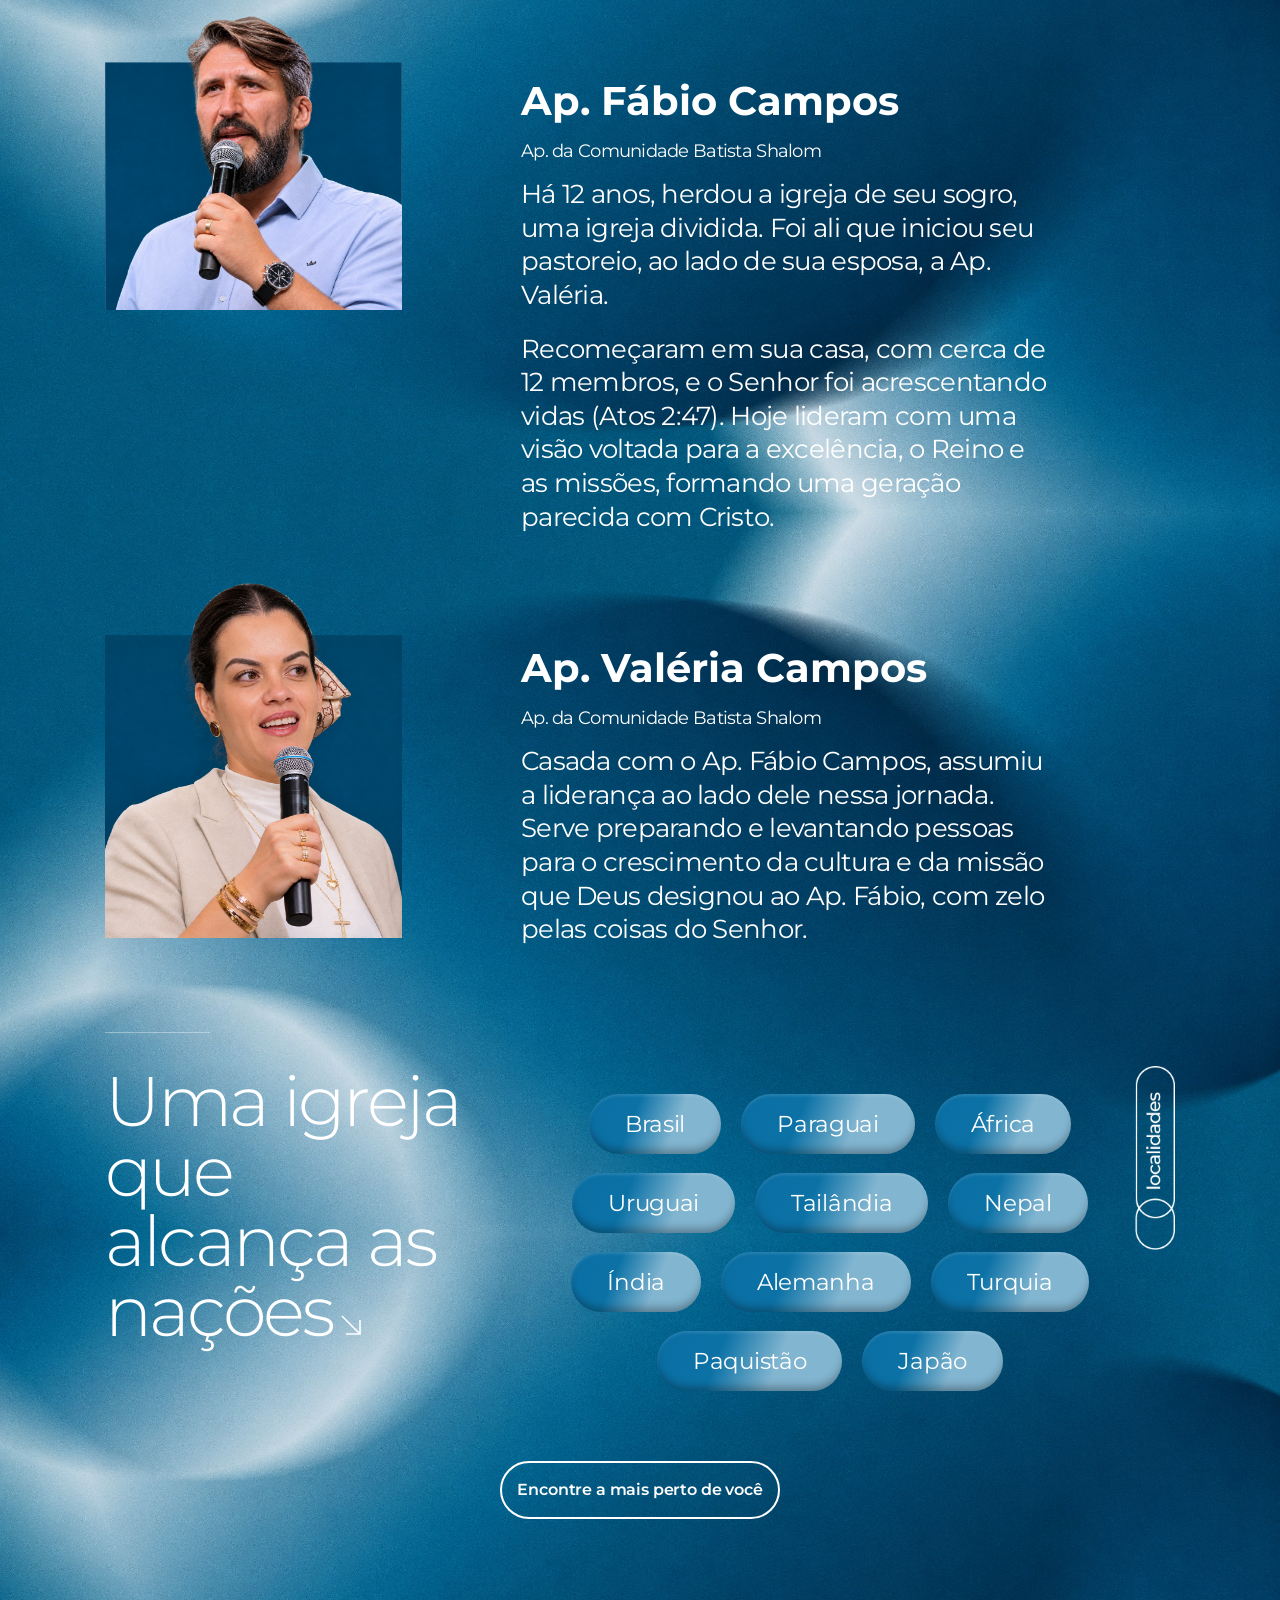
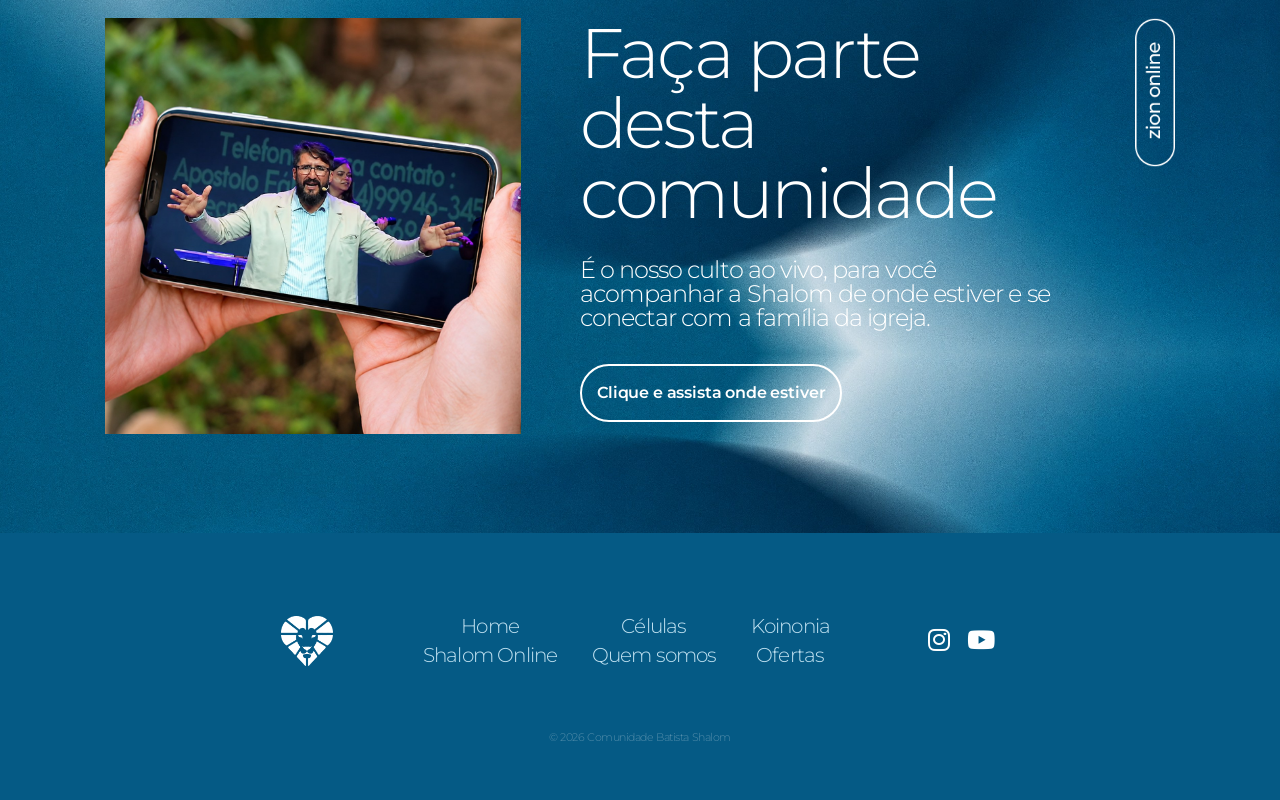
==== commit 2b294204: "Oculta links para Ofertas, Koinonia, Shalom Online e Localidades (itens continuam visíveis, sem leva" ====
--- a/index.html
+++ b/index.html
@@ -249,6 +249,6 @@
 
 <div id="site-footer"></div>
 
-<script src="assets/site.js?v=9"></script>
+<script src="assets/site.js?v=10"></script>
 </body>
 </html>
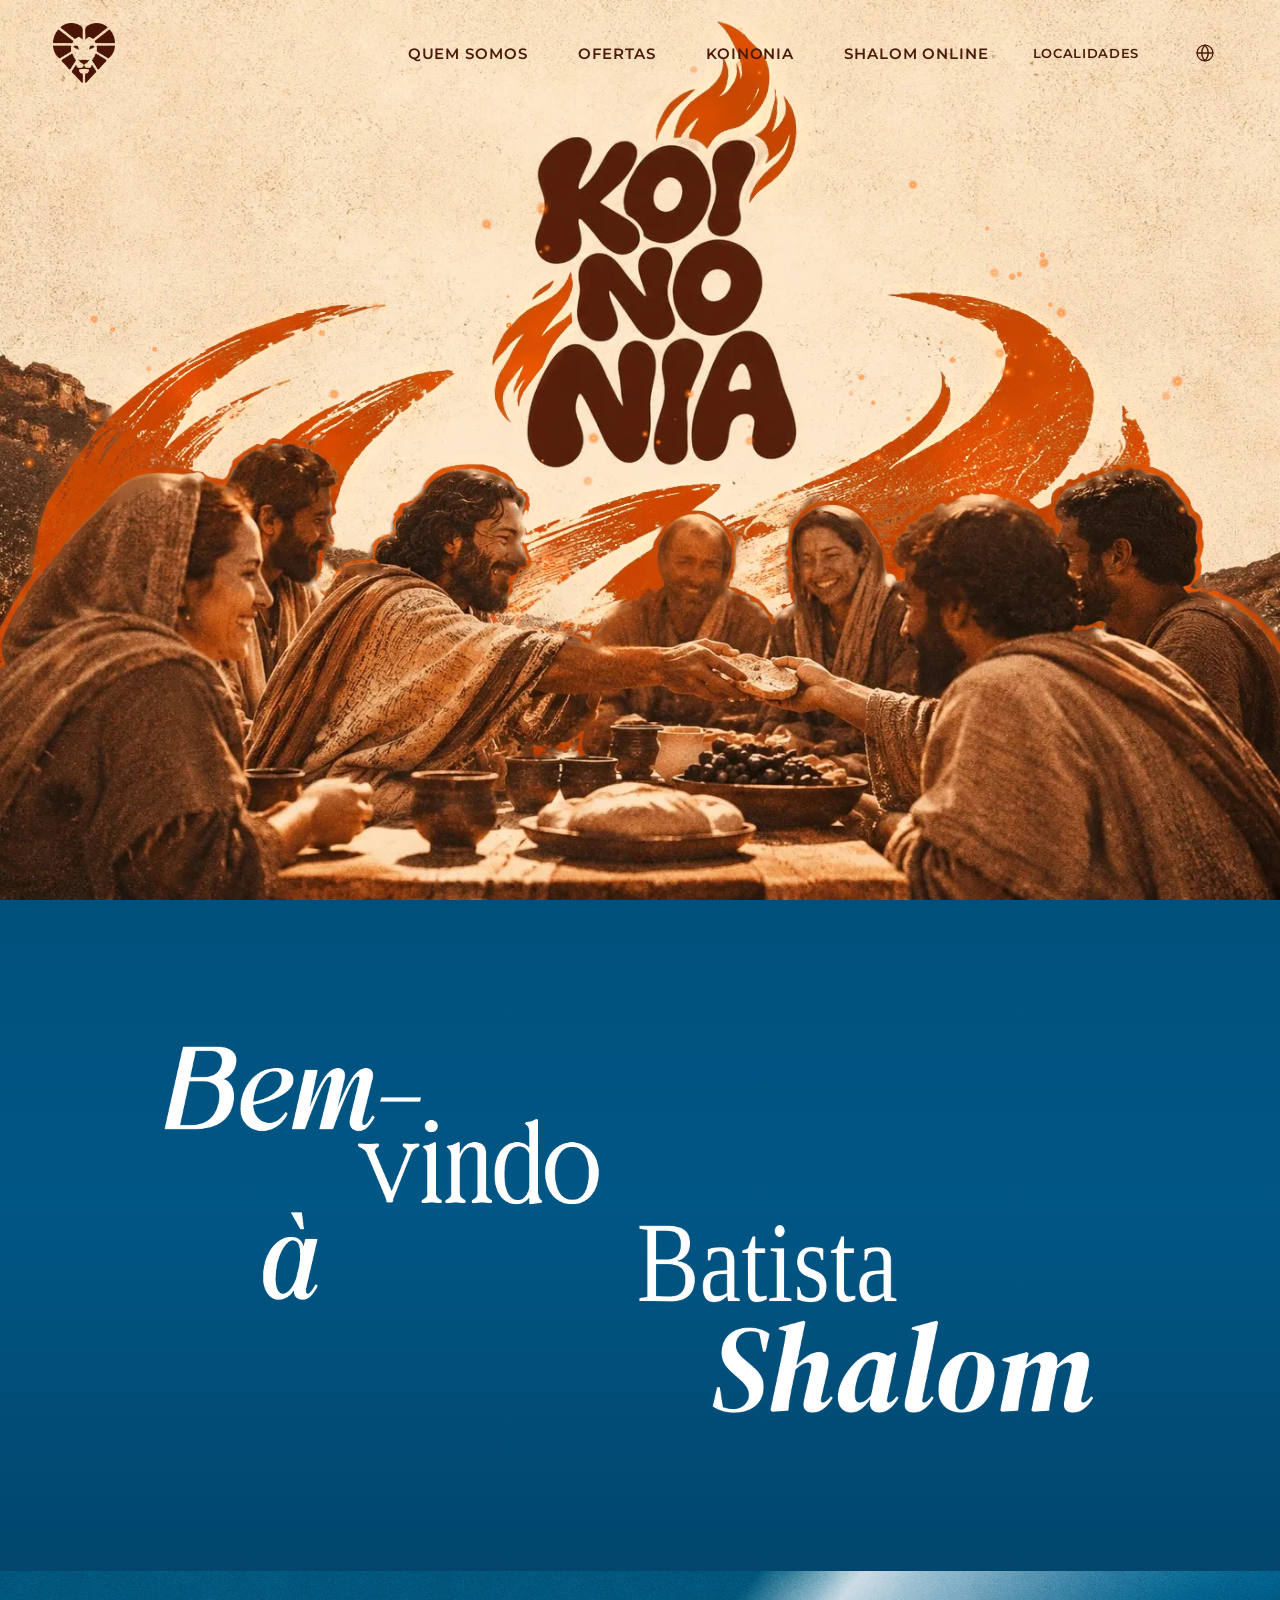
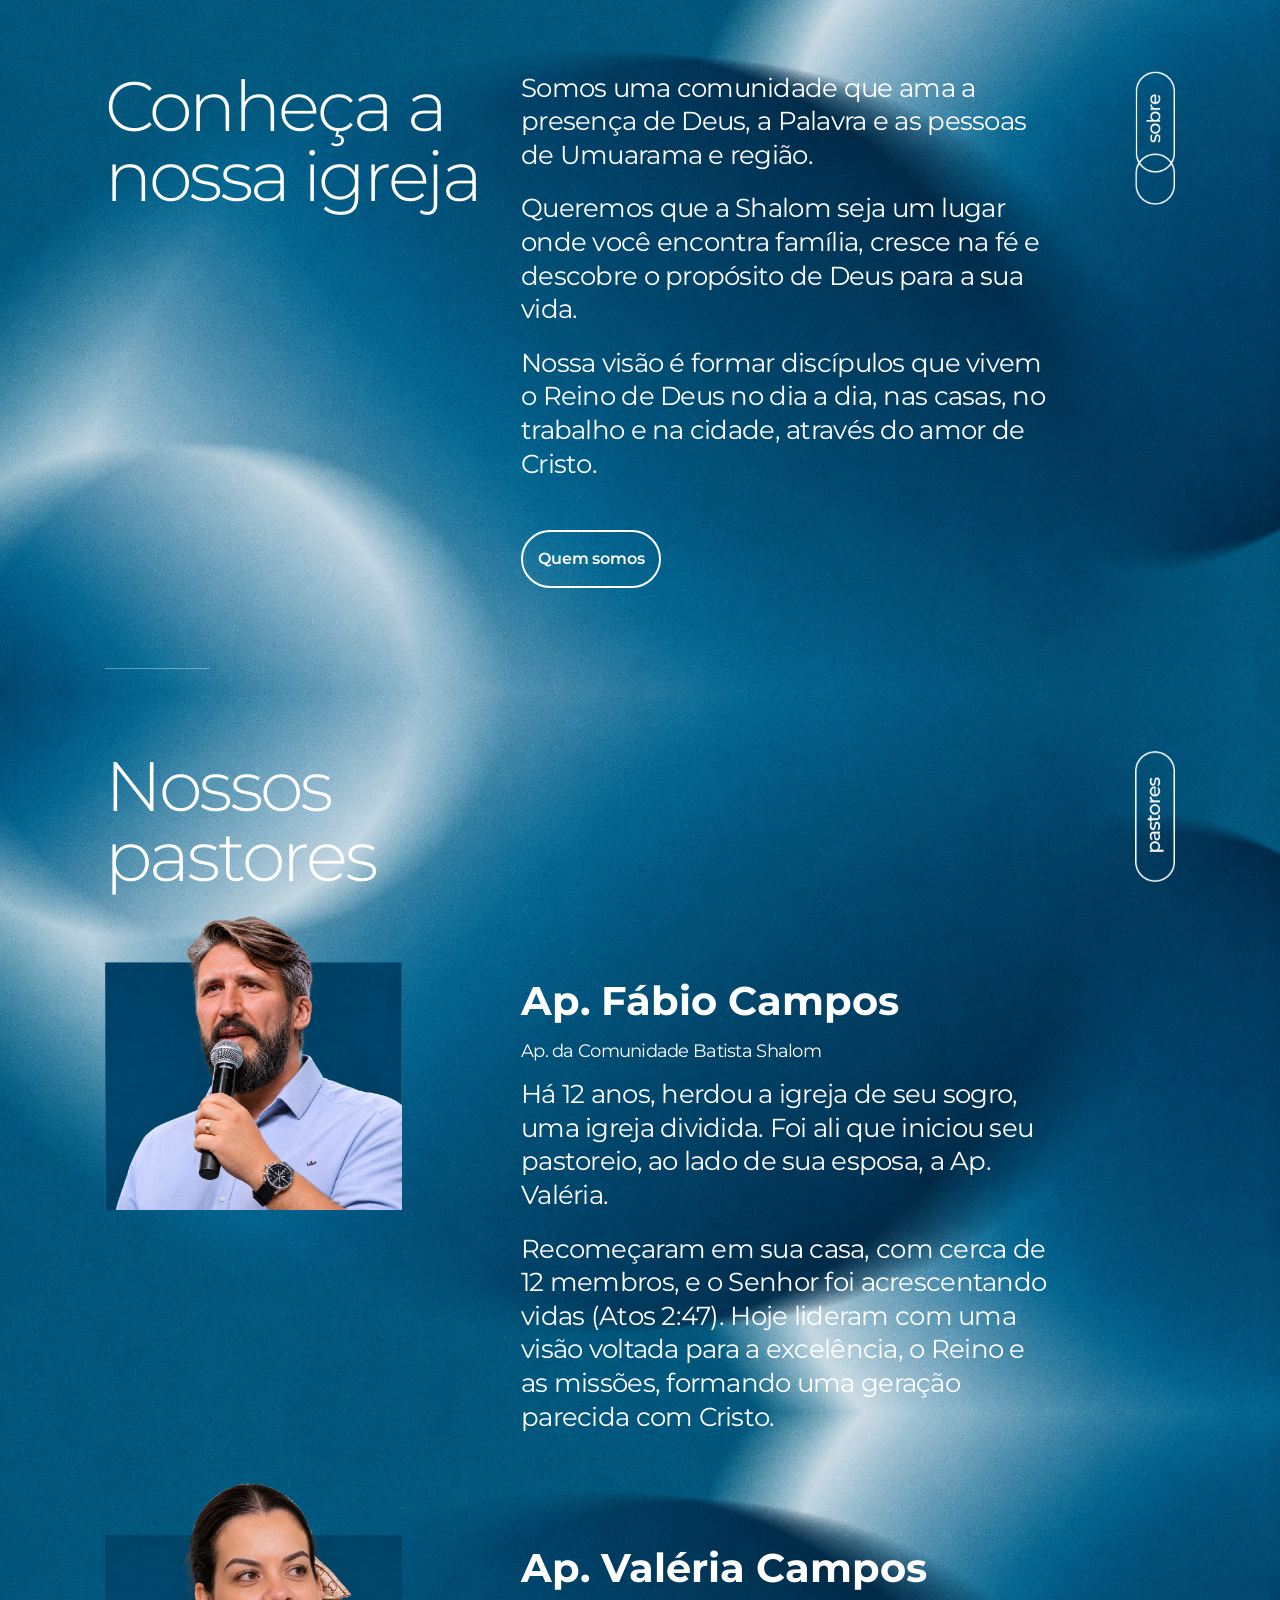
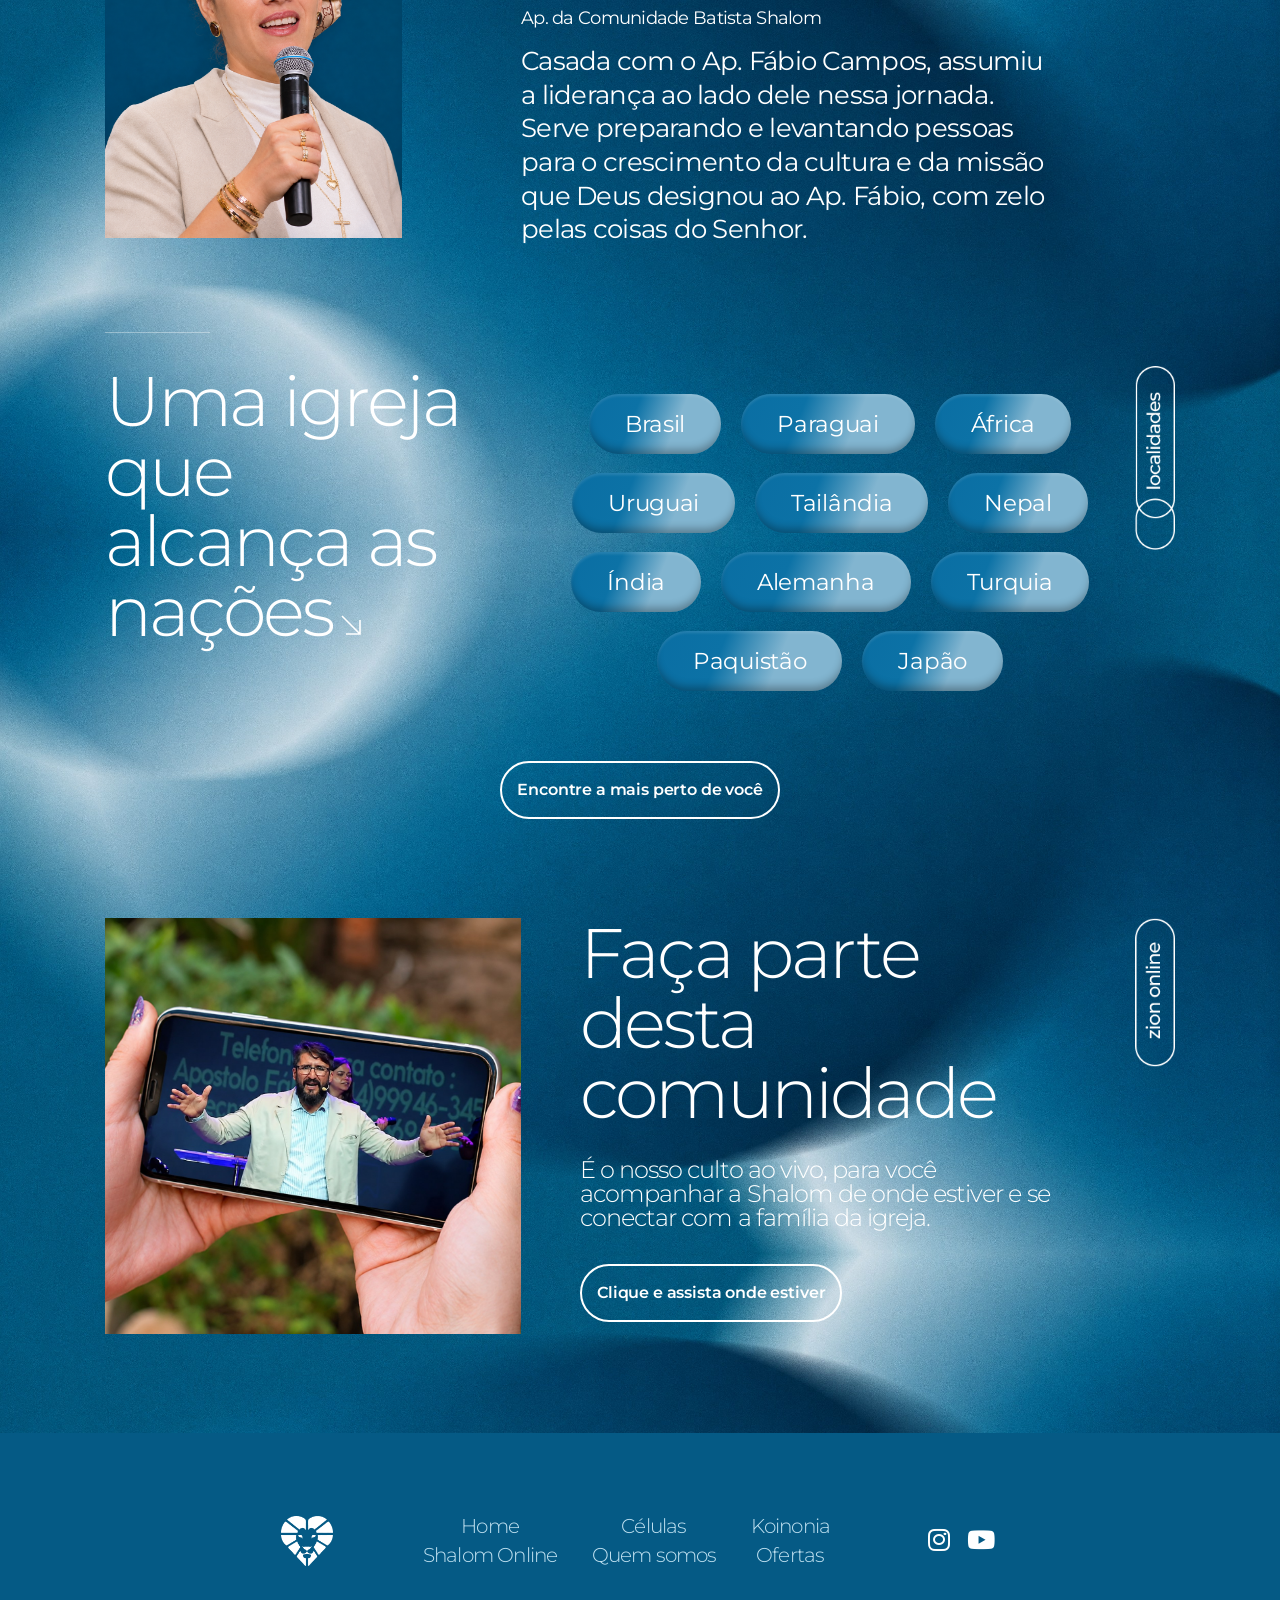
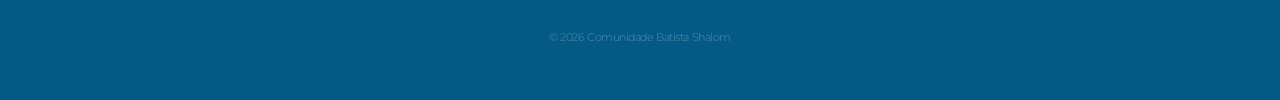
==== commit e284bc64: "Home: capa Koinonia animada (fogo em movimento e faíscas) como primeira tela Co-Authored-By: Claude " ====
--- a/index.html
+++ b/index.html
@@ -12,6 +12,19 @@
 <link href="https://fonts.googleapis.com/css2?family=Montserrat:wght@300;400;600;700&display=swap" rel="stylesheet">
 <link rel="stylesheet" href="assets/site.css?v=blue20">
 <style>
+/* ═════════════ CAPA KOINONIA (primeira tela) ═════════════ */
+.koi{position:relative;height:100vh;height:100svh;min-height:520px;max-height:1100px;overflow:hidden;background:#f6dcb6}
+.koi__img,.koi__gl,.koi__fx{position:absolute;inset:0;width:100%;height:100%;display:block}
+.koi__img{object-fit:cover;object-position:50% 42%}
+.koi__gl,.koi__fx{opacity:0;transition:opacity .6s}
+.koi.is-vivo .koi__gl,.koi.is-vivo .koi__fx{opacity:1}
+.koi__fx{pointer-events:none}
+.koi__seta{position:absolute;z-index:3;left:50%;bottom:22px;transform:translateX(-50%);width:44px;height:44px;display:flex;align-items:center;justify-content:center;color:#4a1a0b;font-size:22px;animation:koiSeta 1.8s ease-in-out infinite;text-decoration:none}
+@keyframes koiSeta{0%,100%{transform:translate(-50%,0)}50%{transform:translate(-50%,8px)}}
+/* menu escuro enquanto está sobre a capa clara */
+.koi-topo .nav:not(.is-open) .nav__logo img{filter:brightness(0) saturate(100%) invert(12%) sepia(55%) saturate(2600%) hue-rotate(352deg) brightness(.75)}
+.koi-topo .nav:not(.is-open) .nav__menu .nav__link,.koi-topo .nav:not(.is-open) .nav__loc-btn,.koi-topo .nav:not(.is-open) .nav__icon-btn{color:#4a1a0b}
+
 /* ═════════════ HERO ═════════════ */
 .hero{position:relative;overflow:hidden;padding-bottom:50px}
 .hero::before{content:'';display:block;aspect-ratio:1920/931}
@@ -138,12 +151,20 @@
 @media(prefers-reduced-motion:reduce){.marquee__row{animation:none}}
 </style>
 </head>
-<body>
+<body class="koi-topo">
 
 <div id="site-nav"></div>
 
+<!-- ═════════════ CAPA KOINONIA ═════════════ -->
+<section class="koi" aria-label="Koinonia">
+  <img class="koi__img" src="assets/koinonia-capa.webp?v=1" alt="Koinonia: pessoas reunidas à mesa partilhando o pão">
+  <canvas class="koi__gl" aria-hidden="true"></canvas>
+  <canvas class="koi__fx" aria-hidden="true"></canvas>
+  <a class="koi__seta" href="#inicio" aria-label="Rolar para baixo"><i class="fa-solid fa-chevron-down"></i></a>
+</section>
+
 <!-- ═════════════ HERO ═════════════ -->
-<section class="hero">
+<section class="hero" id="inicio">
   <!-- espaço do vídeo: troque o src quando tiver o vídeo da Shalom -->
   <video class="hero__media" autoplay muted loop playsinline src="assets/VideoHomeShalom.mp4"></video>
   <div class="hero__tint"></div>
@@ -250,5 +271,6 @@
 <div id="site-footer"></div>
 
 <script src="assets/site.js?v=10"></script>
+<script src="assets/koinonia-hero.js?v=4"></script>
 </body>
 </html>
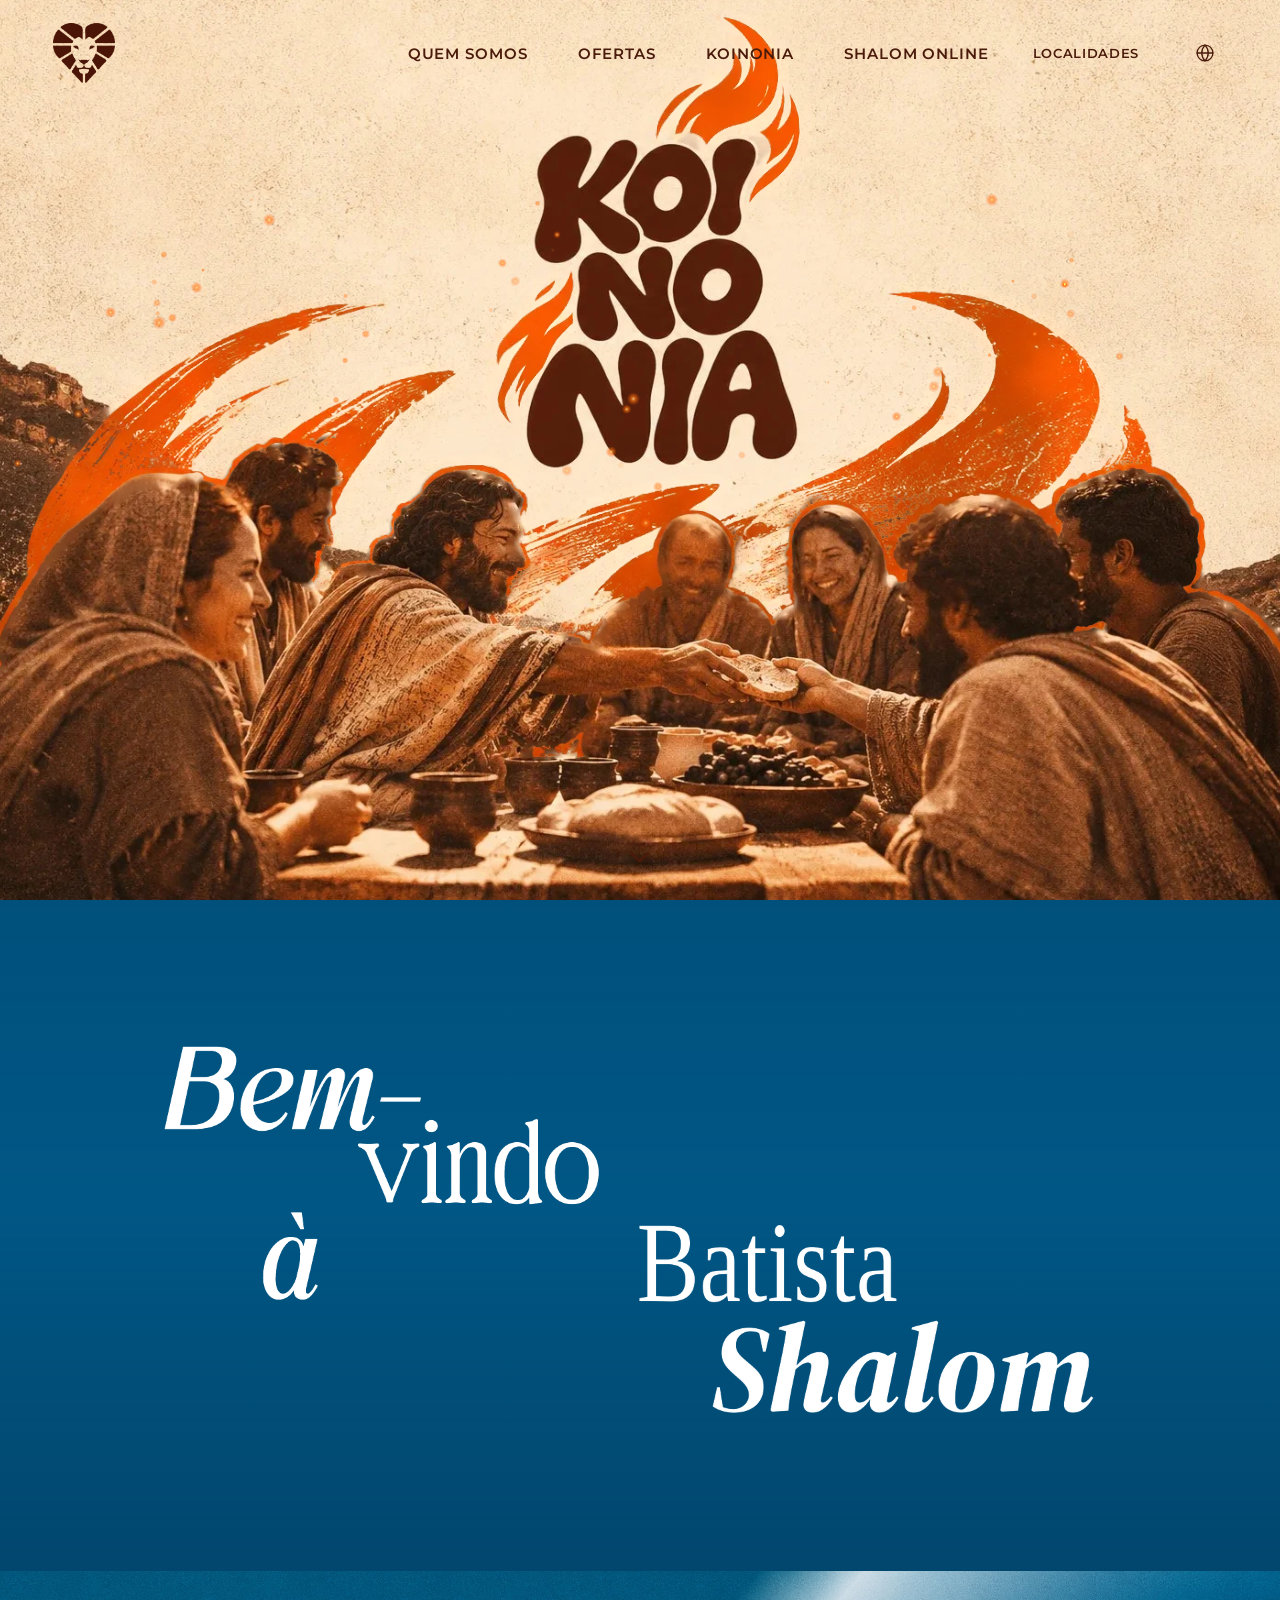
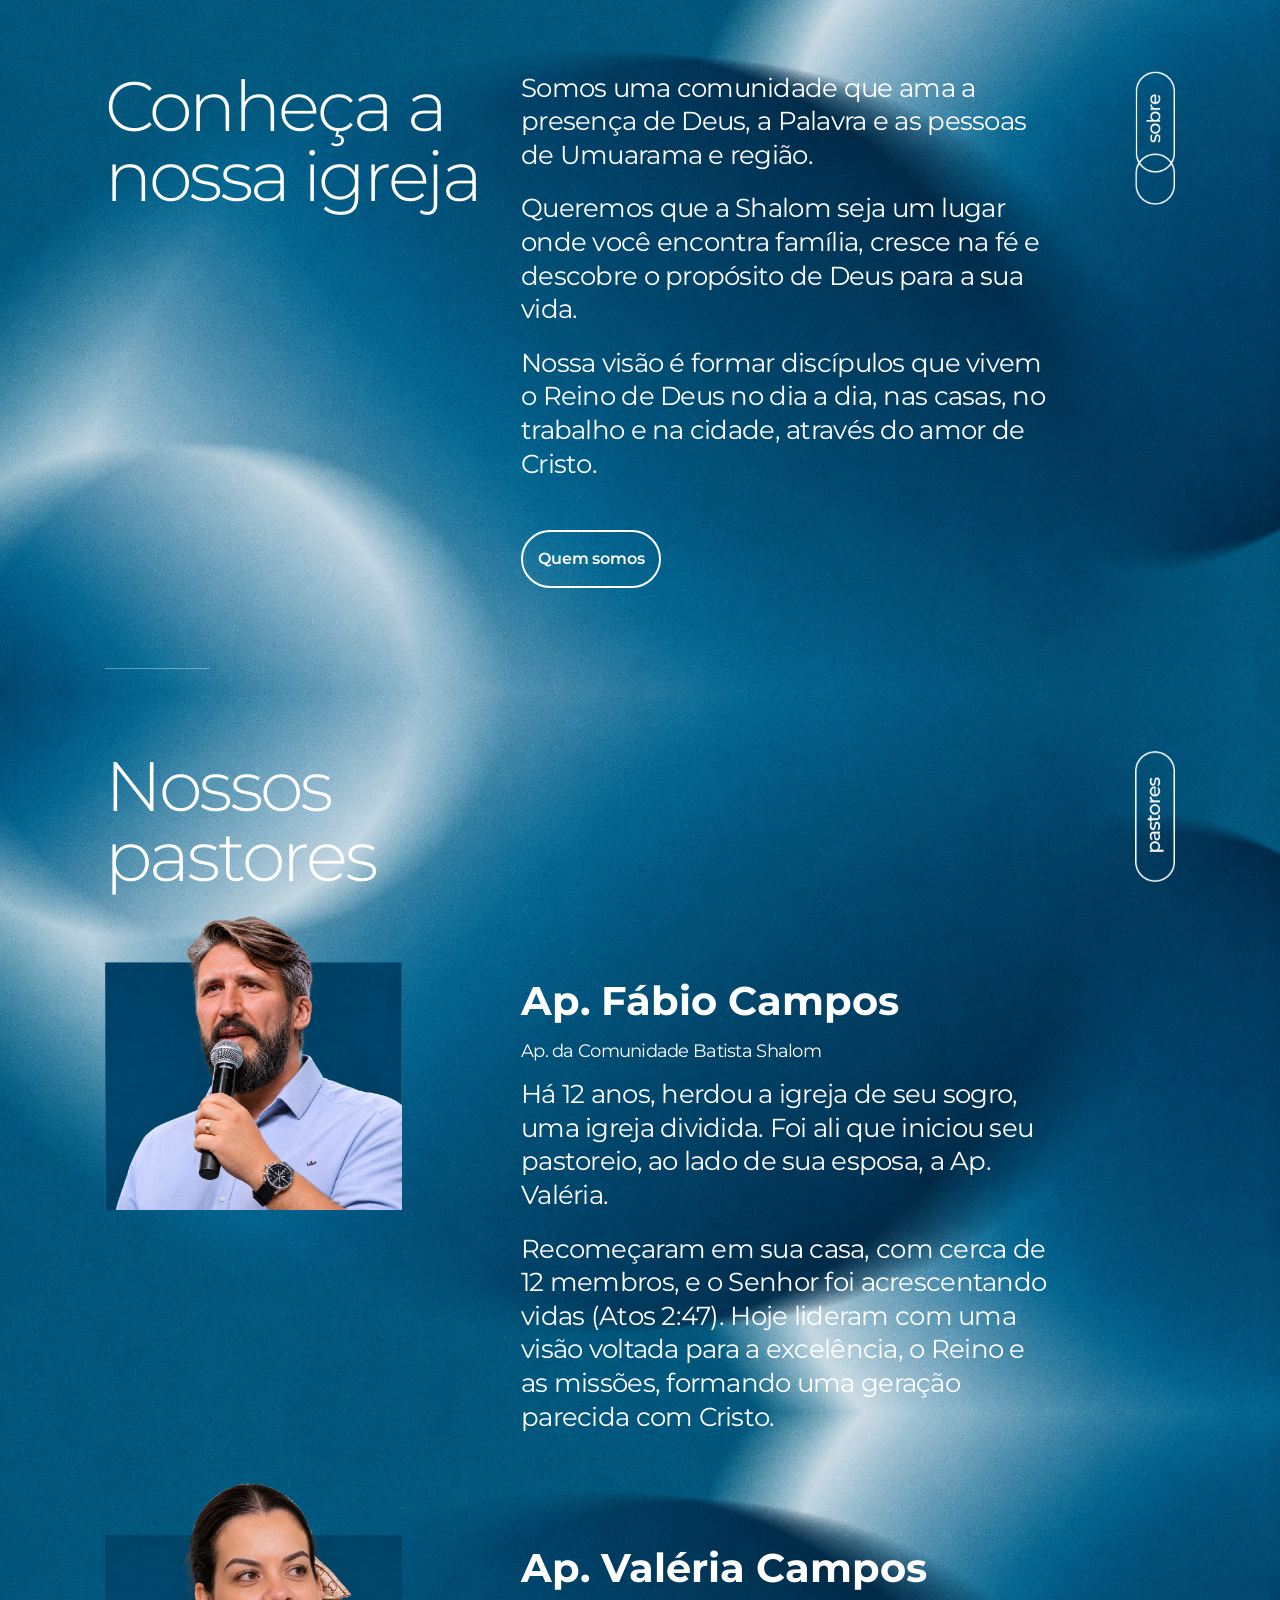
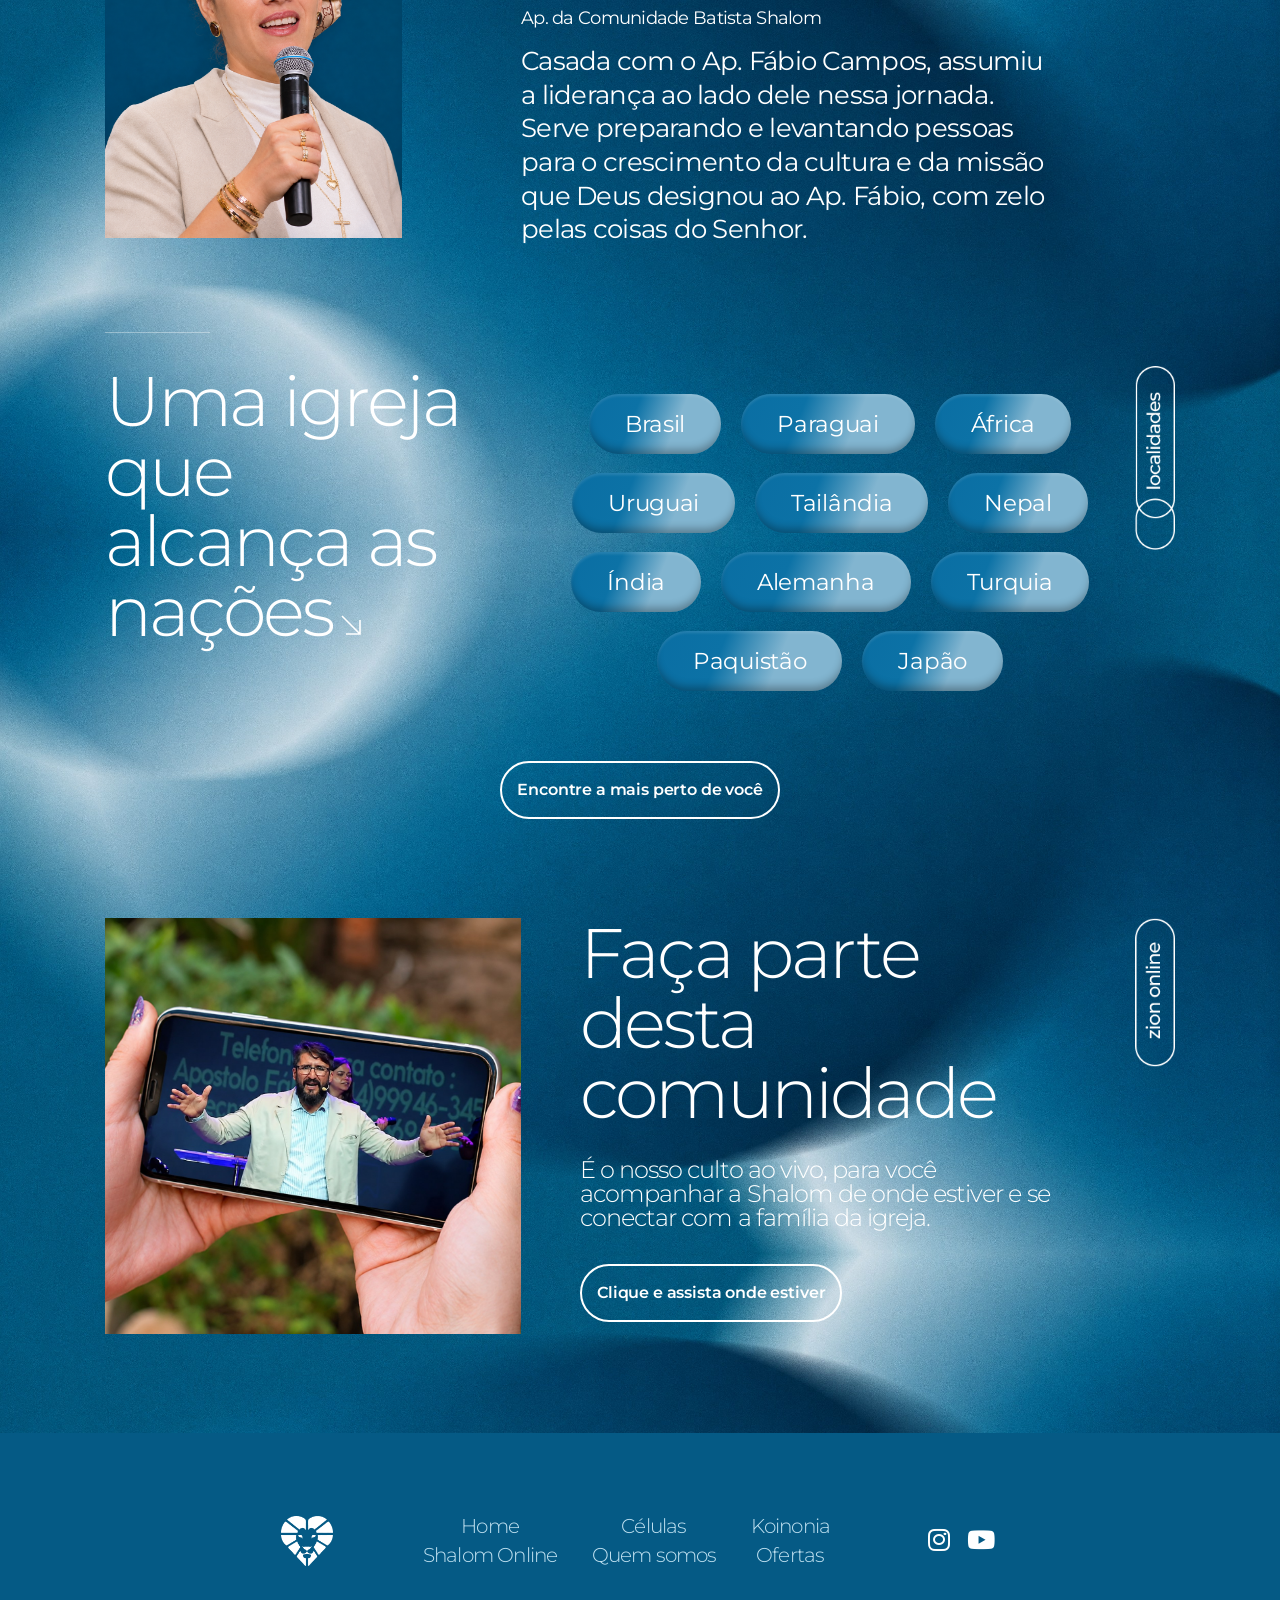
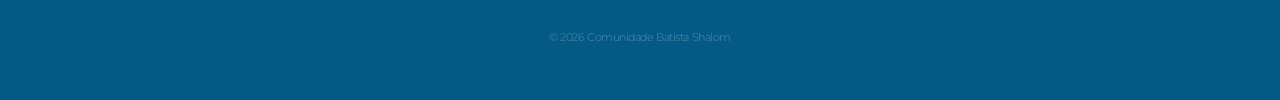
==== commit ec1e5144: "Libera o link da página Koinonia Co-Authored-By: Claude Opus 5.5 <noreply@anthropic.com>" ====
--- a/index.html
+++ b/index.html
@@ -270,7 +270,7 @@
 
 <div id="site-footer"></div>
 
-<script src="assets/site.js?v=10"></script>
+<script src="assets/site.js?v=11"></script>
 <script src="assets/koinonia-hero.js?v=4"></script>
 </body>
 </html>
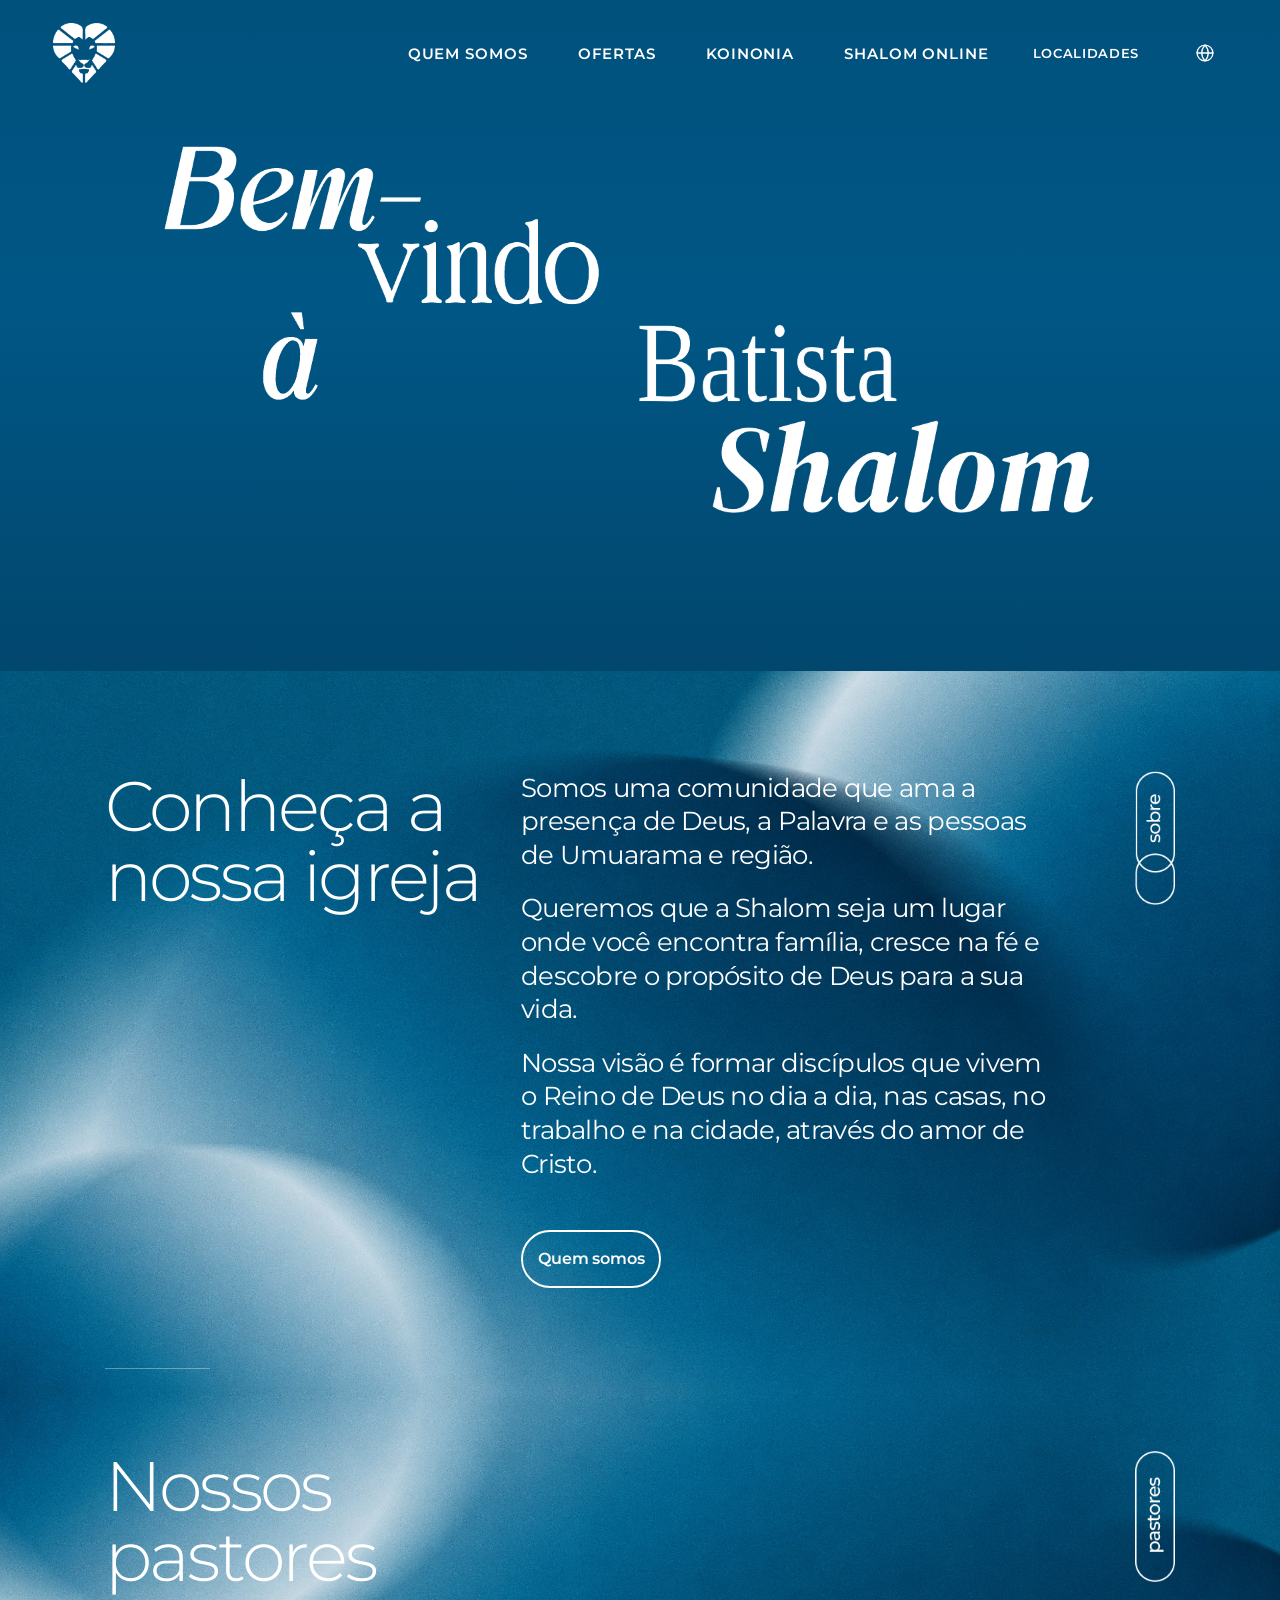
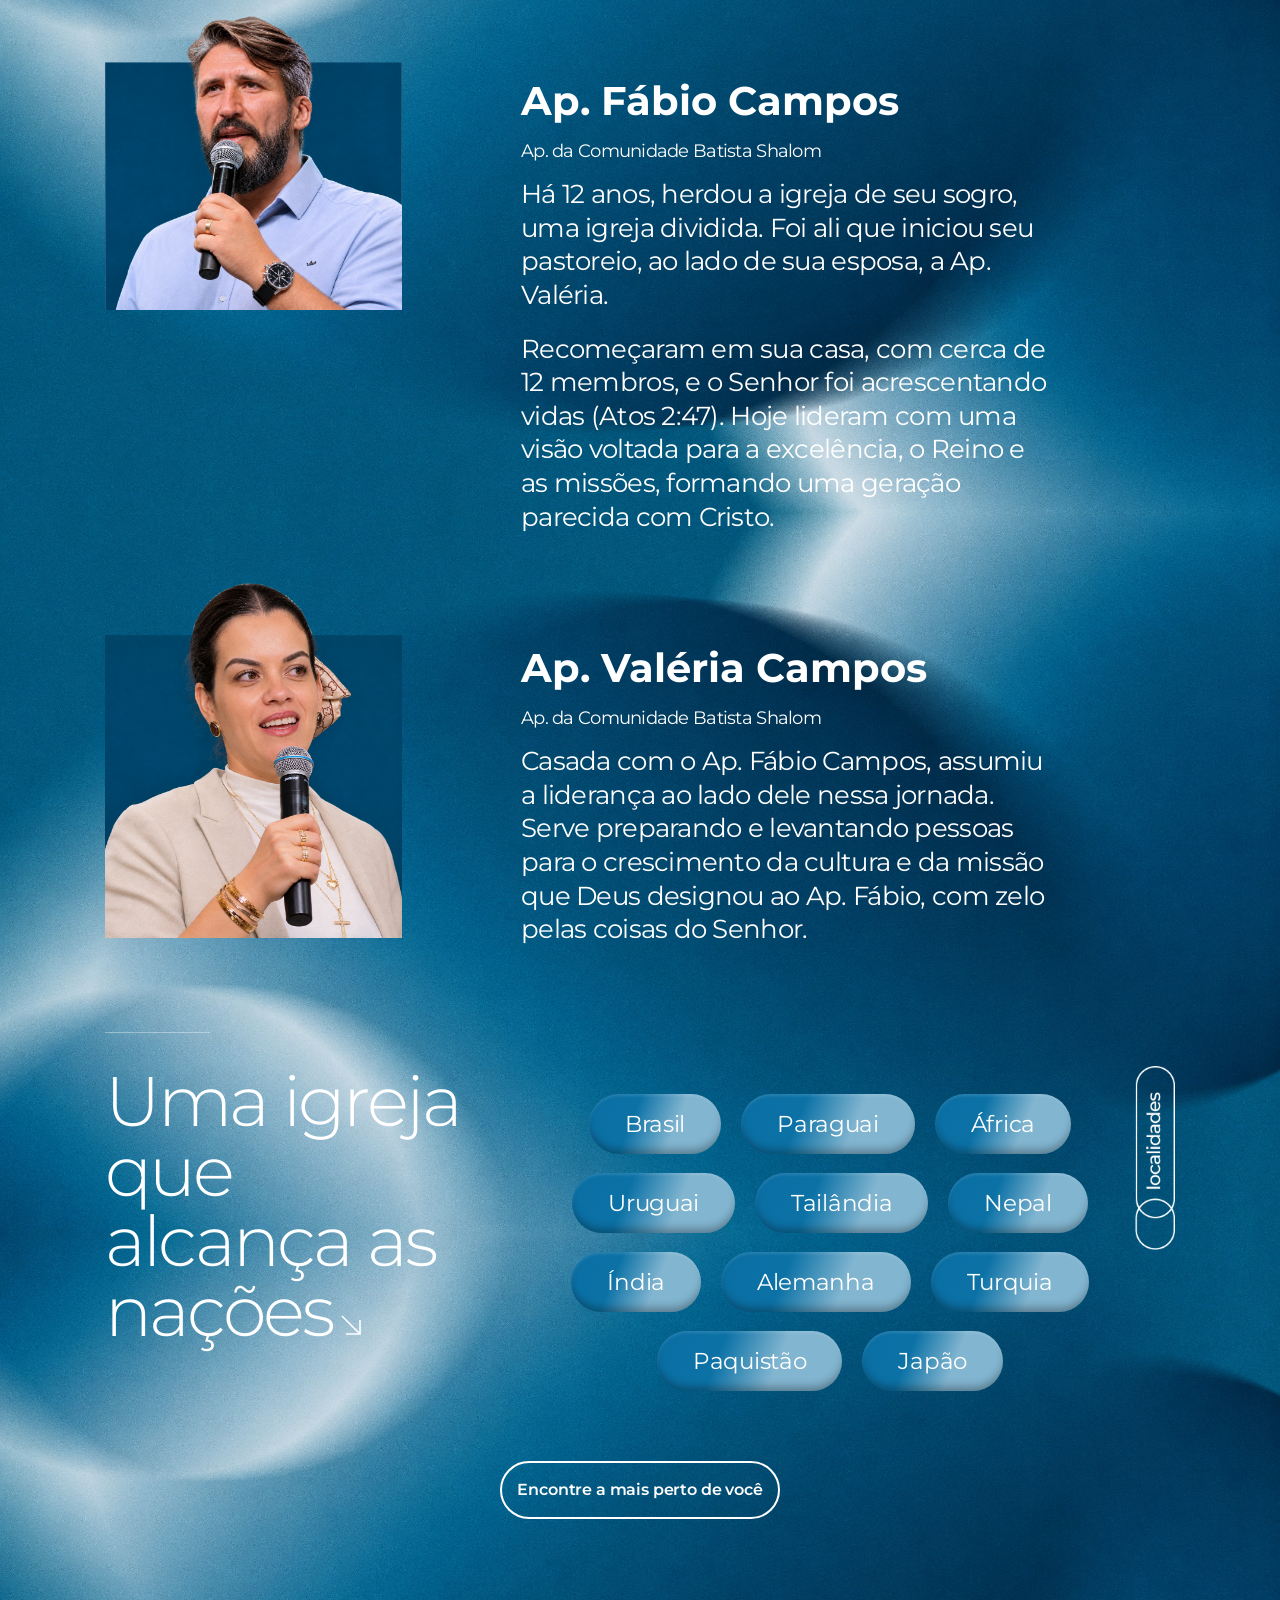
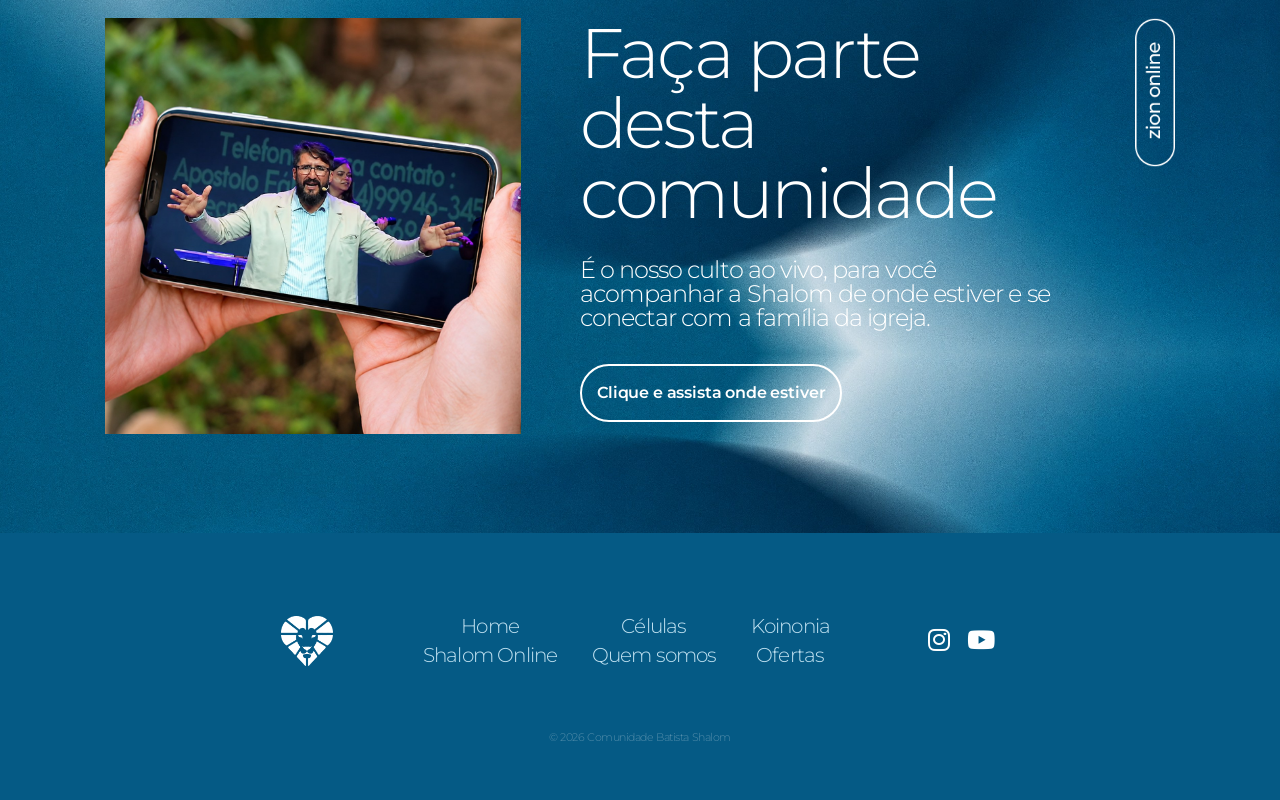
==== commit bb250d25: "Capa Koinonia animada sai da home e vira a página Koinonia (conteúdo antigo removido) Co-Authored-By" ====
--- a/index.html
+++ b/index.html
@@ -12,19 +12,6 @@
 <link href="https://fonts.googleapis.com/css2?family=Montserrat:wght@300;400;600;700&display=swap" rel="stylesheet">
 <link rel="stylesheet" href="assets/site.css?v=blue20">
 <style>
-/* ═════════════ CAPA KOINONIA (primeira tela) ═════════════ */
-.koi{position:relative;height:100vh;height:100svh;min-height:520px;max-height:1100px;overflow:hidden;background:#f6dcb6}
-.koi__img,.koi__gl,.koi__fx{position:absolute;inset:0;width:100%;height:100%;display:block}
-.koi__img{object-fit:cover;object-position:50% 42%}
-.koi__gl,.koi__fx{opacity:0;transition:opacity .6s}
-.koi.is-vivo .koi__gl,.koi.is-vivo .koi__fx{opacity:1}
-.koi__fx{pointer-events:none}
-.koi__seta{position:absolute;z-index:3;left:50%;bottom:22px;transform:translateX(-50%);width:44px;height:44px;display:flex;align-items:center;justify-content:center;color:#4a1a0b;font-size:22px;animation:koiSeta 1.8s ease-in-out infinite;text-decoration:none}
-@keyframes koiSeta{0%,100%{transform:translate(-50%,0)}50%{transform:translate(-50%,8px)}}
-/* menu escuro enquanto está sobre a capa clara */
-.koi-topo .nav:not(.is-open) .nav__logo img{filter:brightness(0) saturate(100%) invert(12%) sepia(55%) saturate(2600%) hue-rotate(352deg) brightness(.75)}
-.koi-topo .nav:not(.is-open) .nav__menu .nav__link,.koi-topo .nav:not(.is-open) .nav__loc-btn,.koi-topo .nav:not(.is-open) .nav__icon-btn{color:#4a1a0b}
-
 /* ═════════════ HERO ═════════════ */
 .hero{position:relative;overflow:hidden;padding-bottom:50px}
 .hero::before{content:'';display:block;aspect-ratio:1920/931}
@@ -151,20 +138,12 @@
 @media(prefers-reduced-motion:reduce){.marquee__row{animation:none}}
 </style>
 </head>
-<body class="koi-topo">
+<body>
 
 <div id="site-nav"></div>
 
-<!-- ═════════════ CAPA KOINONIA ═════════════ -->
-<section class="koi" aria-label="Koinonia">
-  <img class="koi__img" src="assets/koinonia-capa.webp?v=1" alt="Koinonia: pessoas reunidas à mesa partilhando o pão">
-  <canvas class="koi__gl" aria-hidden="true"></canvas>
-  <canvas class="koi__fx" aria-hidden="true"></canvas>
-  <a class="koi__seta" href="#inicio" aria-label="Rolar para baixo"><i class="fa-solid fa-chevron-down"></i></a>
-</section>
-
 <!-- ═════════════ HERO ═════════════ -->
-<section class="hero" id="inicio">
+<section class="hero">
   <!-- espaço do vídeo: troque o src quando tiver o vídeo da Shalom -->
   <video class="hero__media" autoplay muted loop playsinline src="assets/VideoHomeShalom.mp4"></video>
   <div class="hero__tint"></div>
@@ -271,6 +250,5 @@
 <div id="site-footer"></div>
 
 <script src="assets/site.js?v=11"></script>
-<script src="assets/koinonia-hero.js?v=4"></script>
 </body>
 </html>
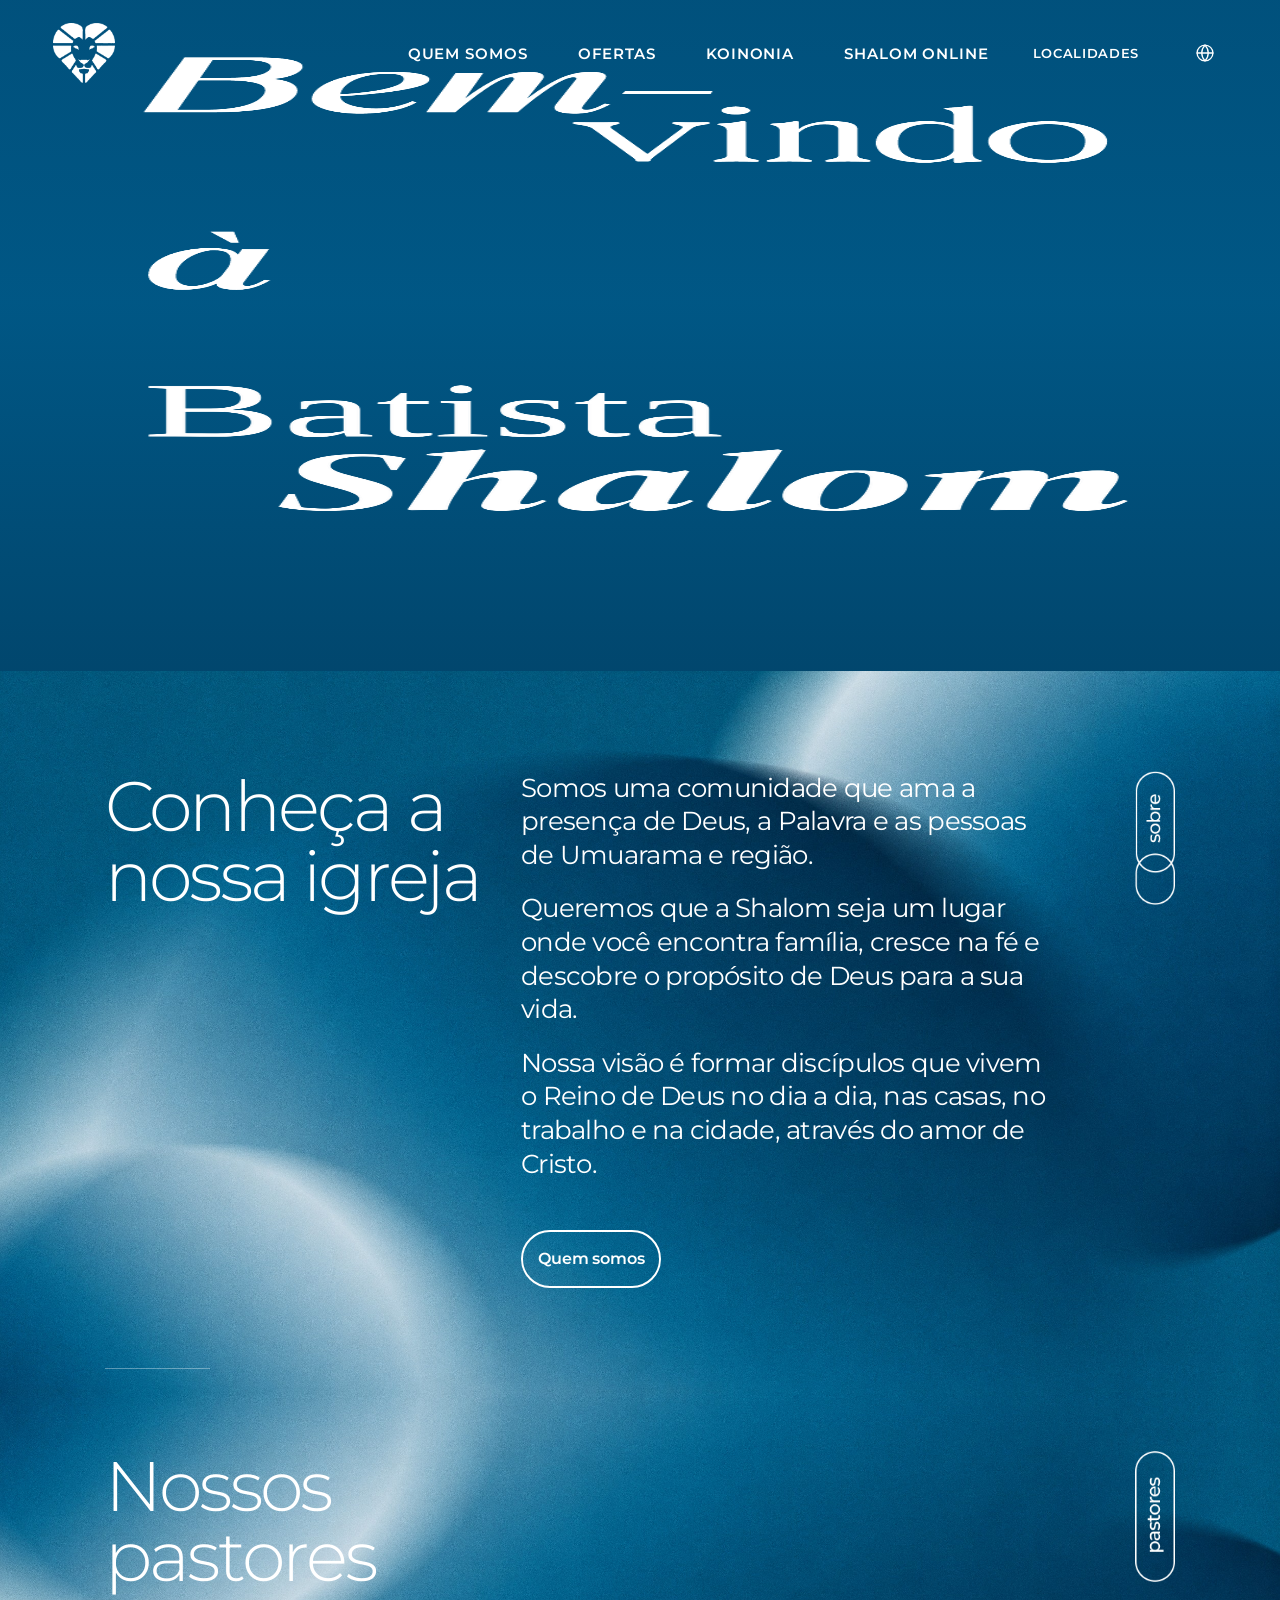
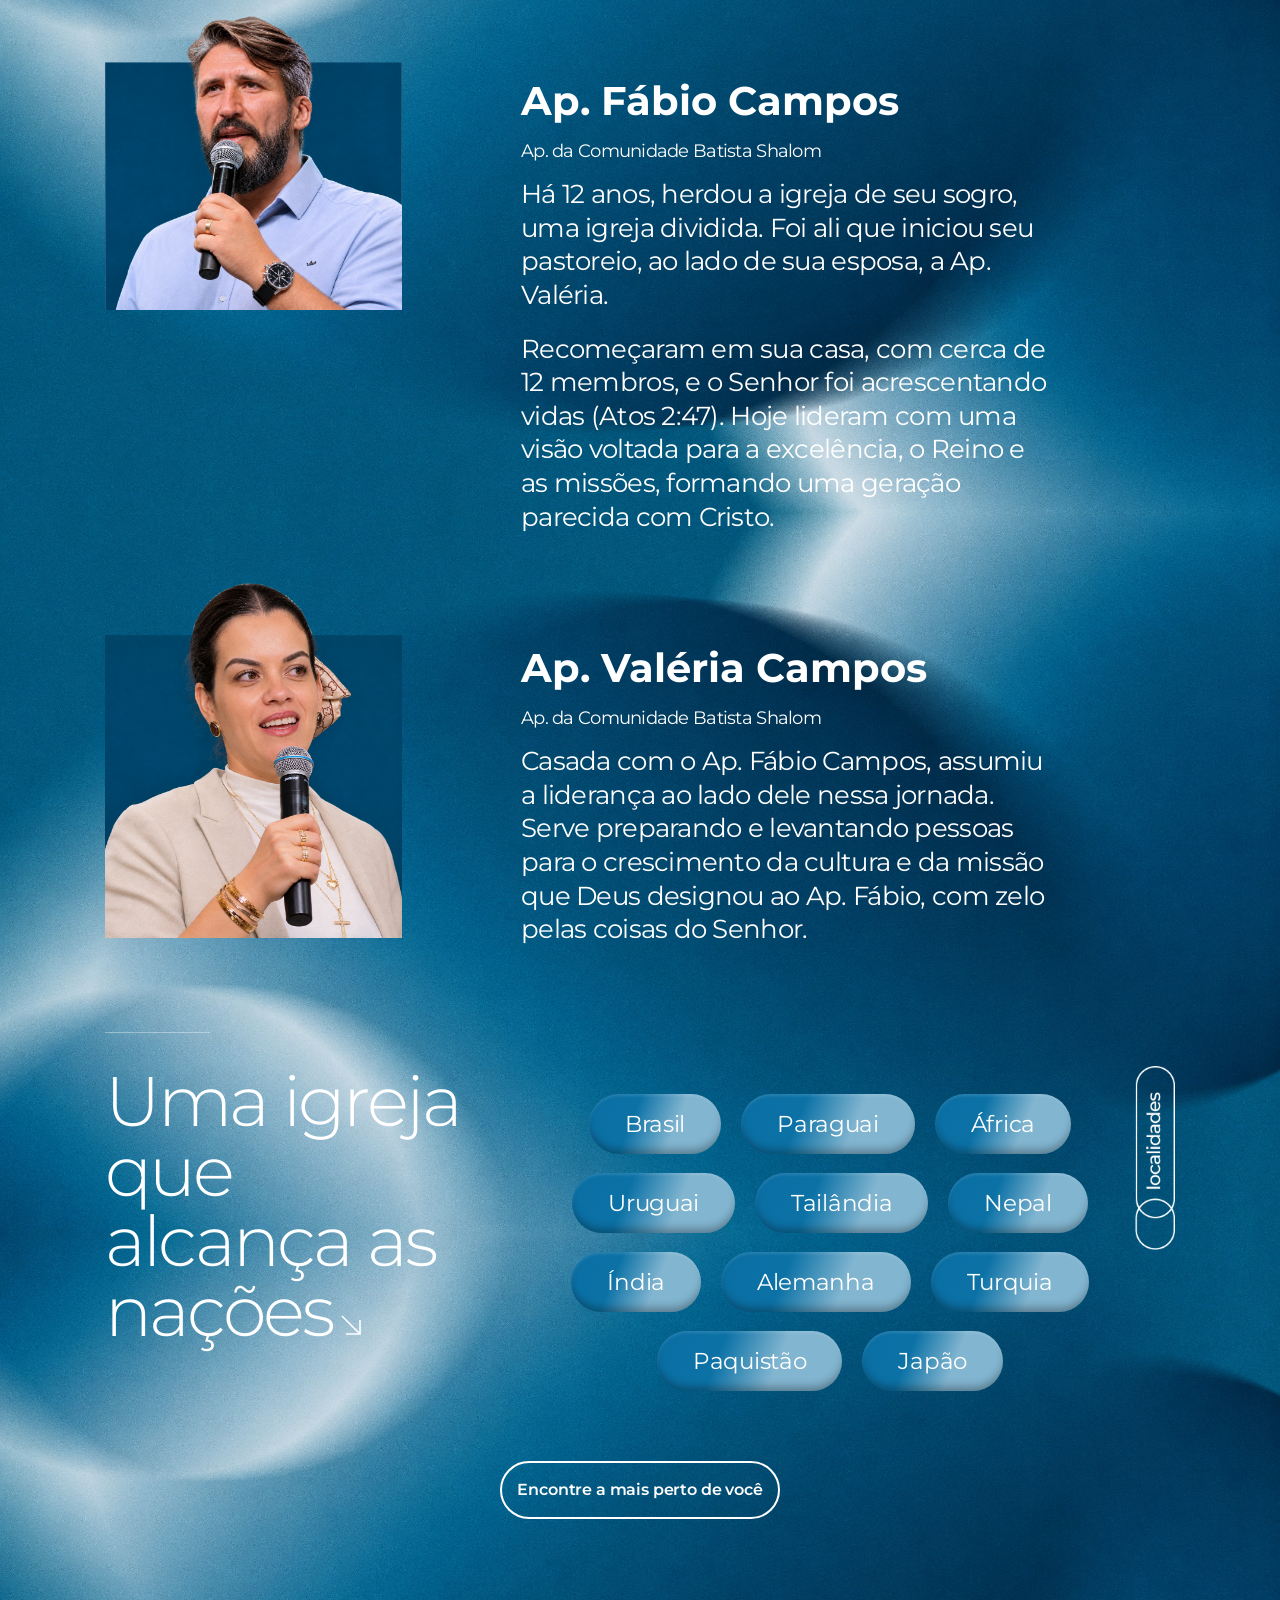
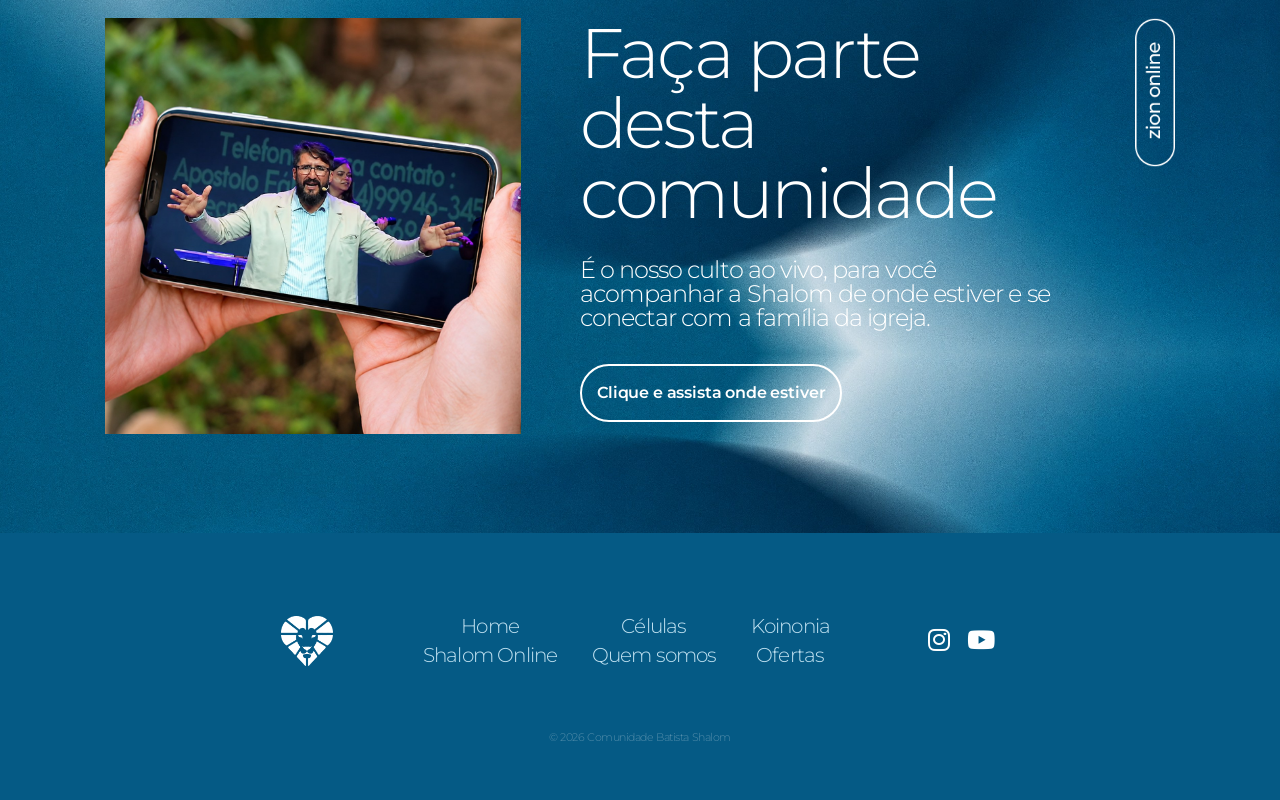
==== commit 31adfe74: "URLs sem .html: links limpos e redirecionamento 301 de /pagina.html para /pagina Co-Authored-By: Cla" ====
--- a/index.html
+++ b/index.html
@@ -171,7 +171,7 @@
           <p>Queremos que a Shalom seja um lugar onde você encontra família, cresce na fé e descobre o propósito de Deus para a sua vida.</p>
           <p>Nossa visão é formar discípulos que vivem o Reino de Deus no dia a dia, nas casas, no trabalho e na cidade, através do amor de Cristo.</p>
         </div>
-        <a class="btn" href="quem-somos.html">Quem somos</a>
+        <a class="btn" href="/quem-somos">Quem somos</a>
       </div>
     </div>
 
@@ -231,7 +231,7 @@
         <div class="marquee__row"><span class="pill">África</span><span class="pill">Nepal</span><span class="pill">Turquia</span><span class="pill">África</span><span class="pill">Nepal</span><span class="pill">Turquia</span><span class="pill">África</span><span class="pill">Nepal</span><span class="pill">Turquia</span><span class="pill">África</span><span class="pill">Nepal</span><span class="pill">Turquia</span></div>
       </div>
     </div>
-    <div class="cta-c"><a class="btn" href="todas-as-localidades.html">Encontre a mais perto de você</a></div>
+    <div class="cta-c"><a class="btn" href="/todas-as-localidades">Encontre a mais perto de você</a></div>
 
     <!-- D · Online -->
     <div class="block sec-d">
@@ -249,6 +249,6 @@
 
 <div id="site-footer"></div>
 
-<script src="assets/site.js?v=11"></script>
+<script src="assets/site.js?v=12"></script>
 </body>
 </html>
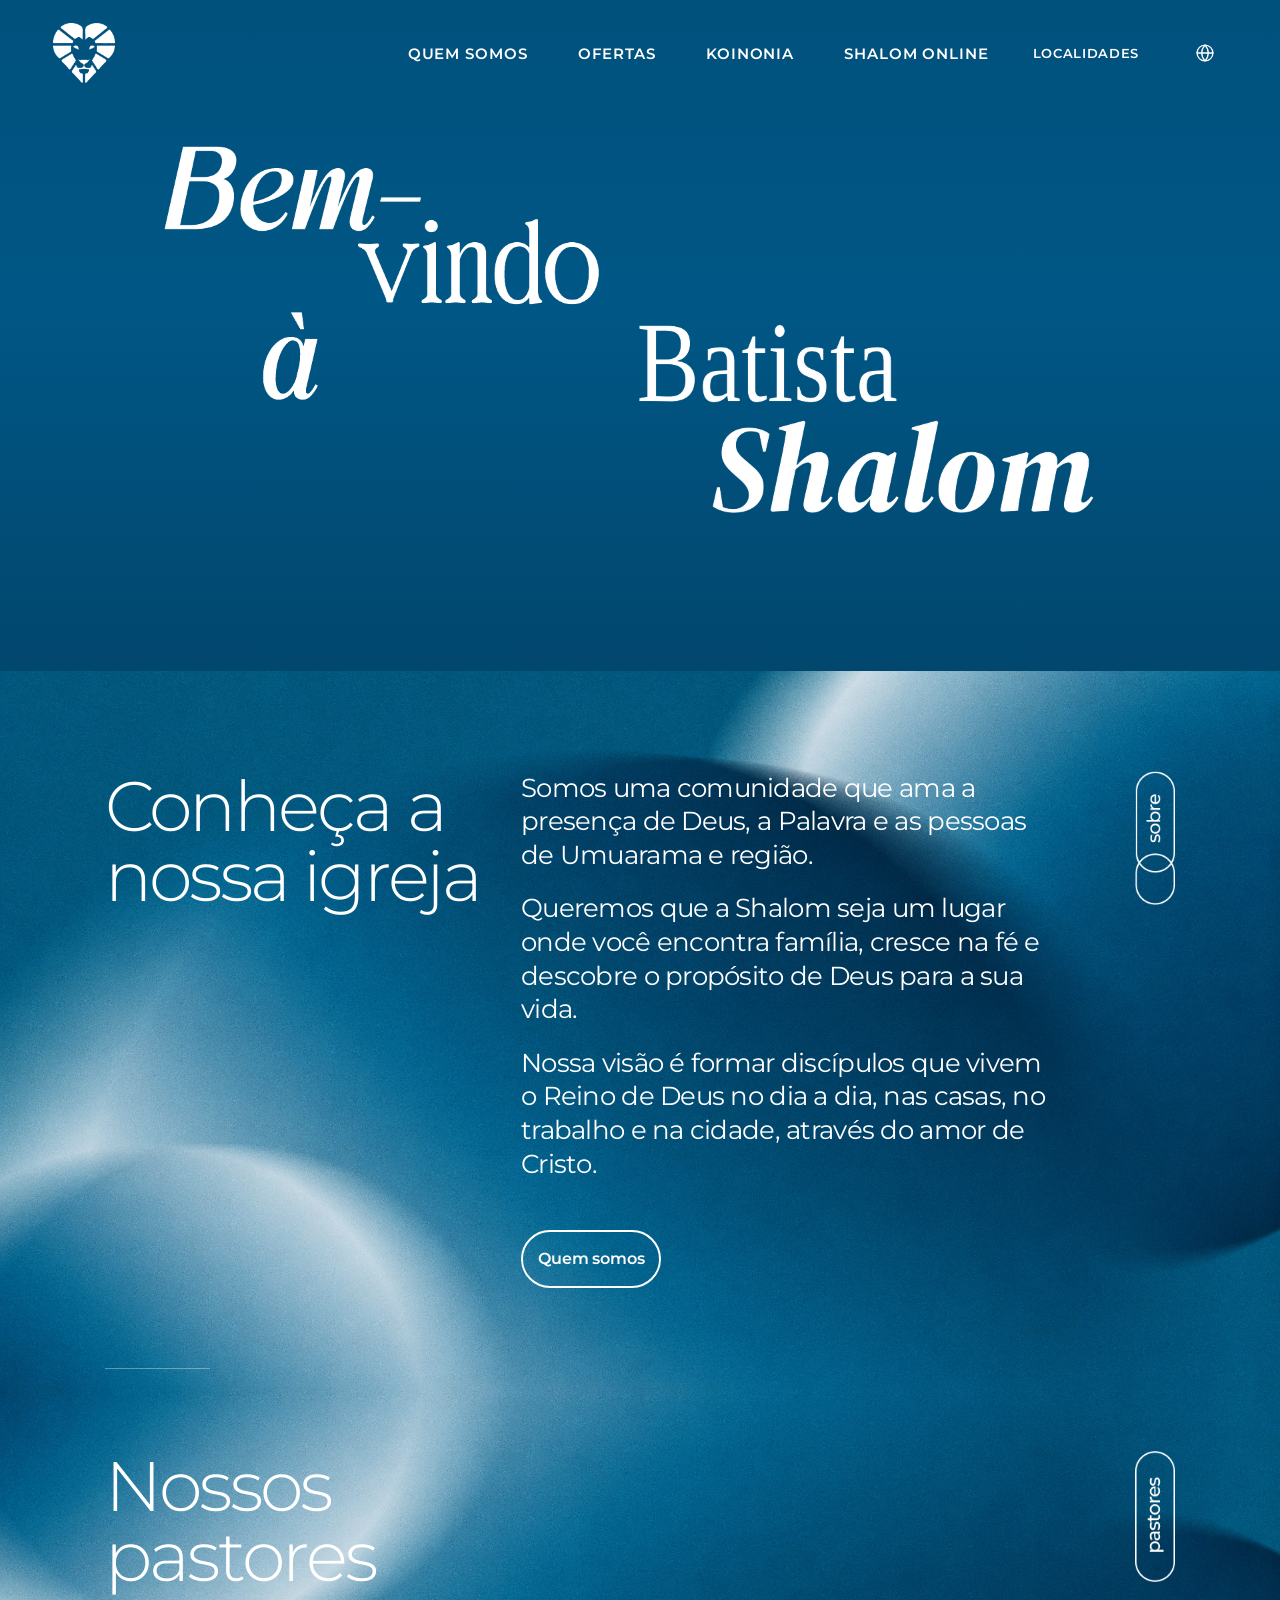
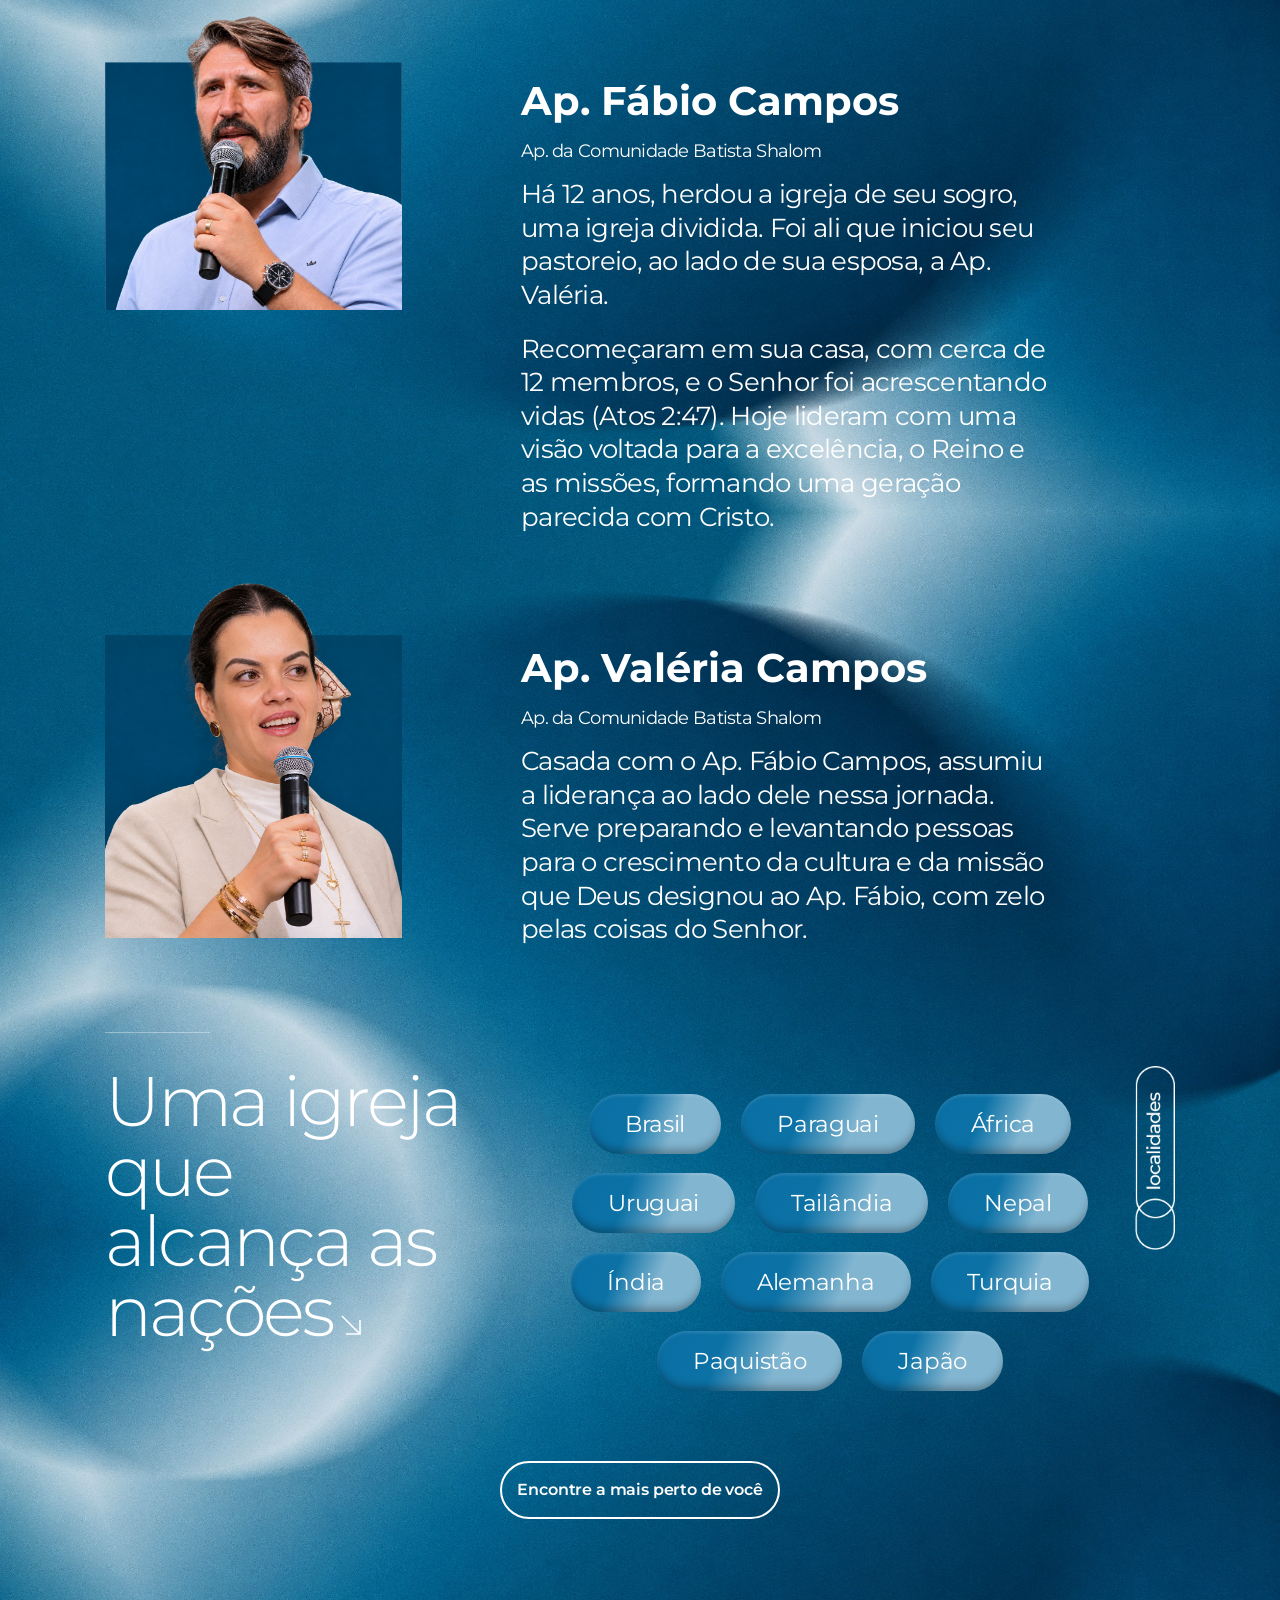
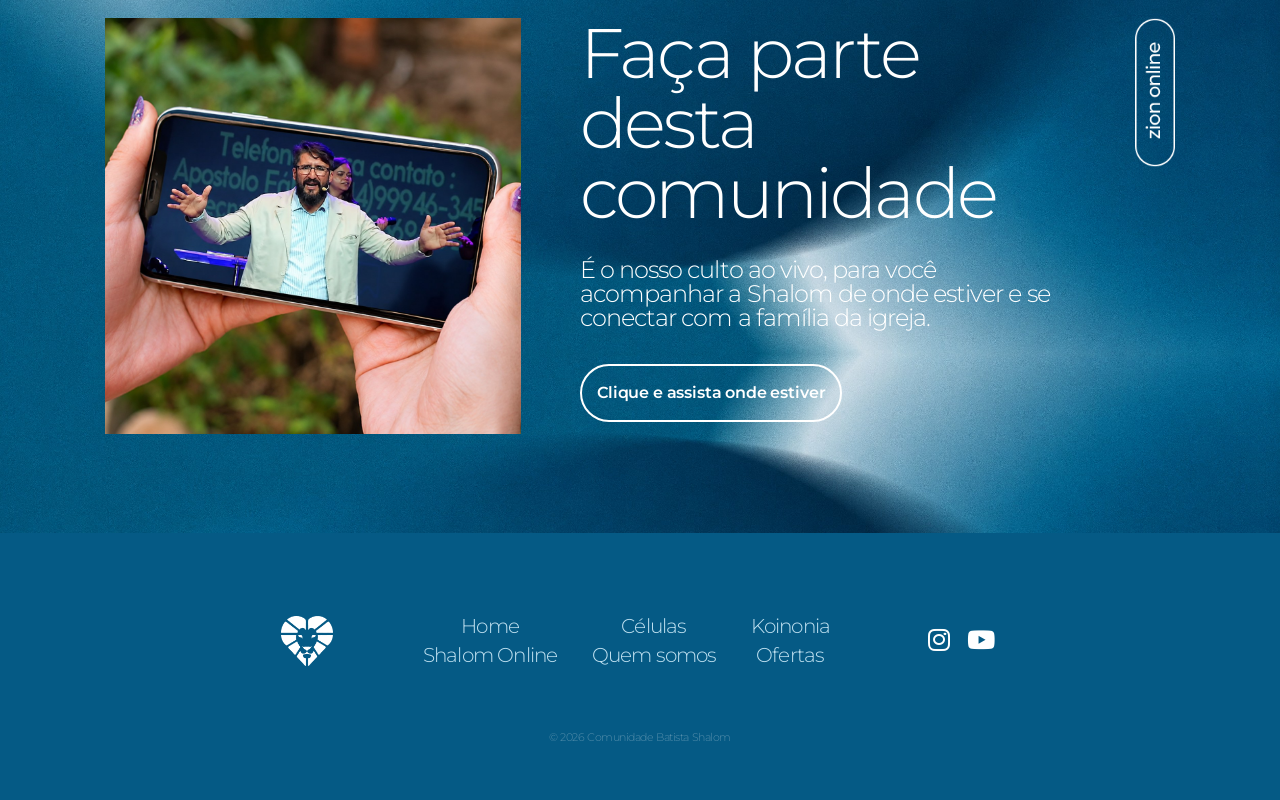
==== commit 9a2bfb3c: "Oculta também o link de Quem somos Co-Authored-By: Claude Opus 5.5 <noreply@anthropic.com>" ====
--- a/index.html
+++ b/index.html
@@ -249,6 +249,6 @@
 
 <div id="site-footer"></div>
 
-<script src="assets/site.js?v=12"></script>
+<script src="assets/site.js?v=13"></script>
 </body>
 </html>
